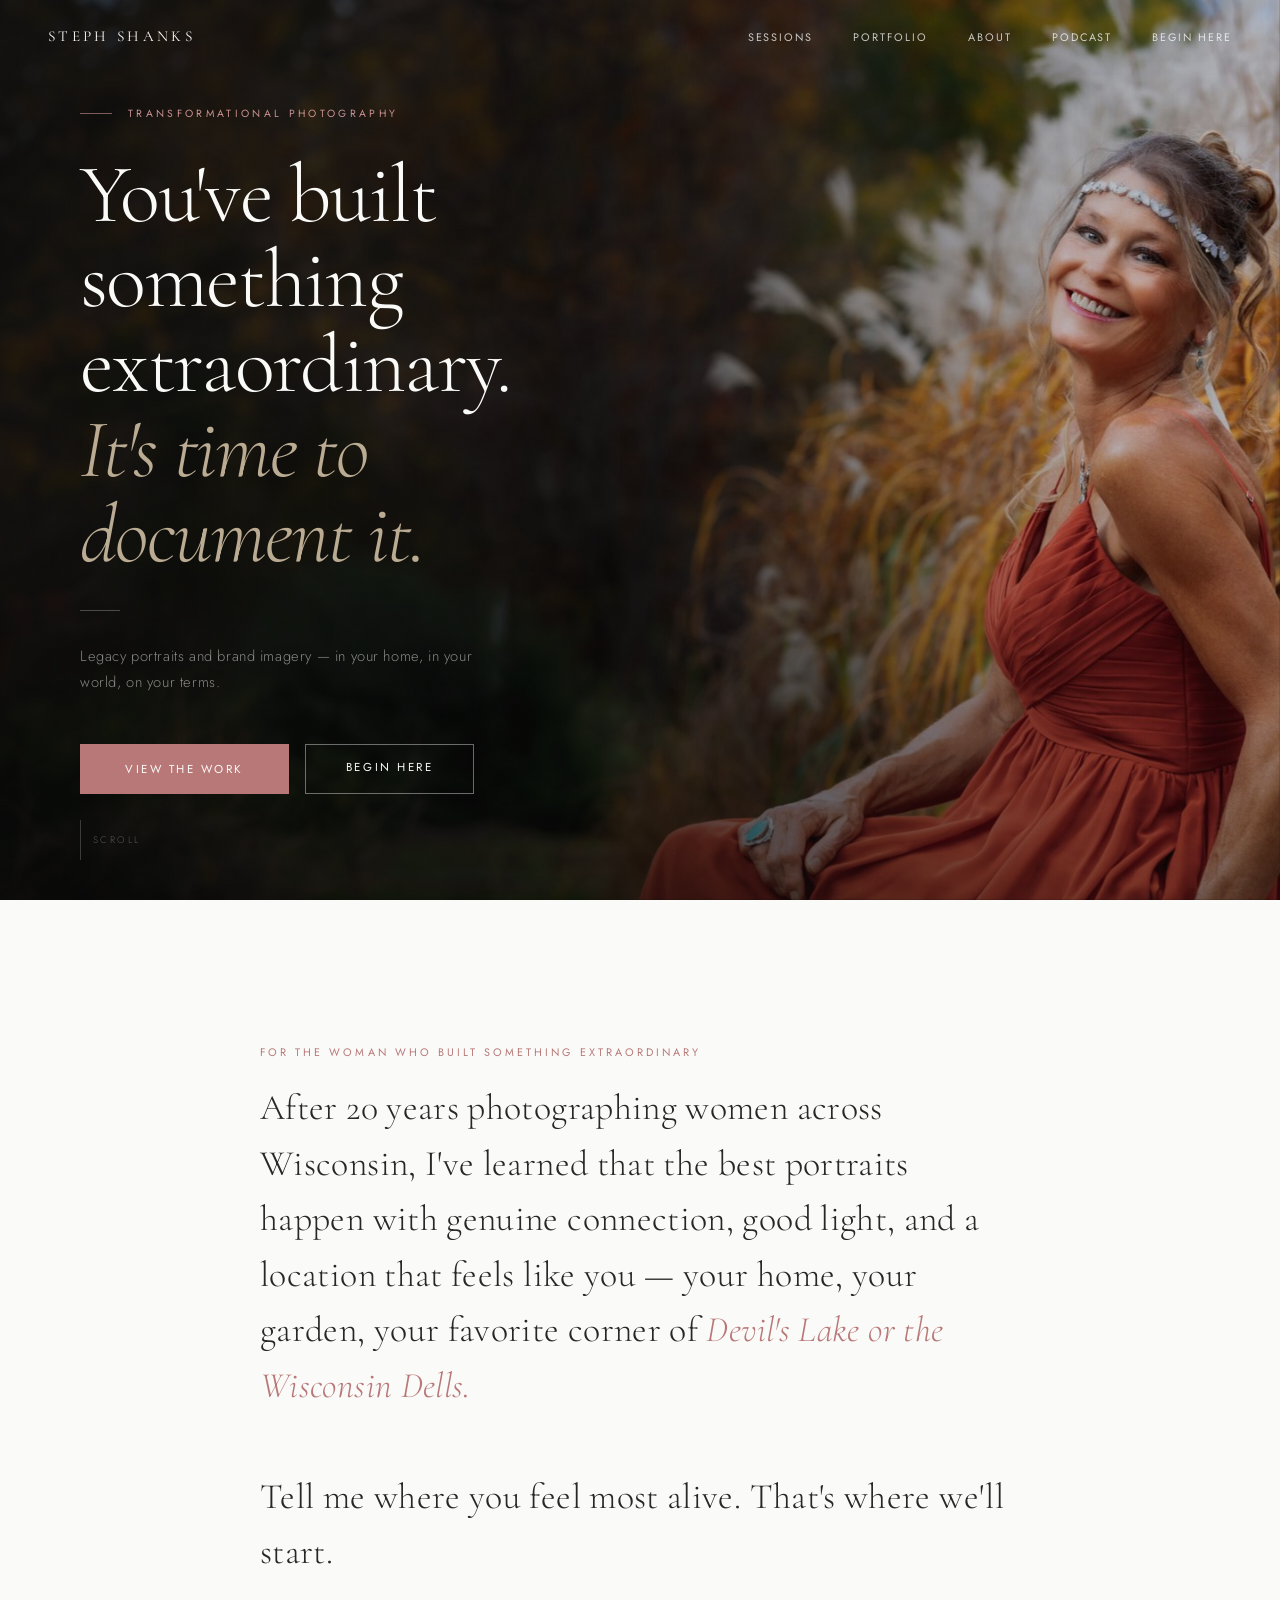
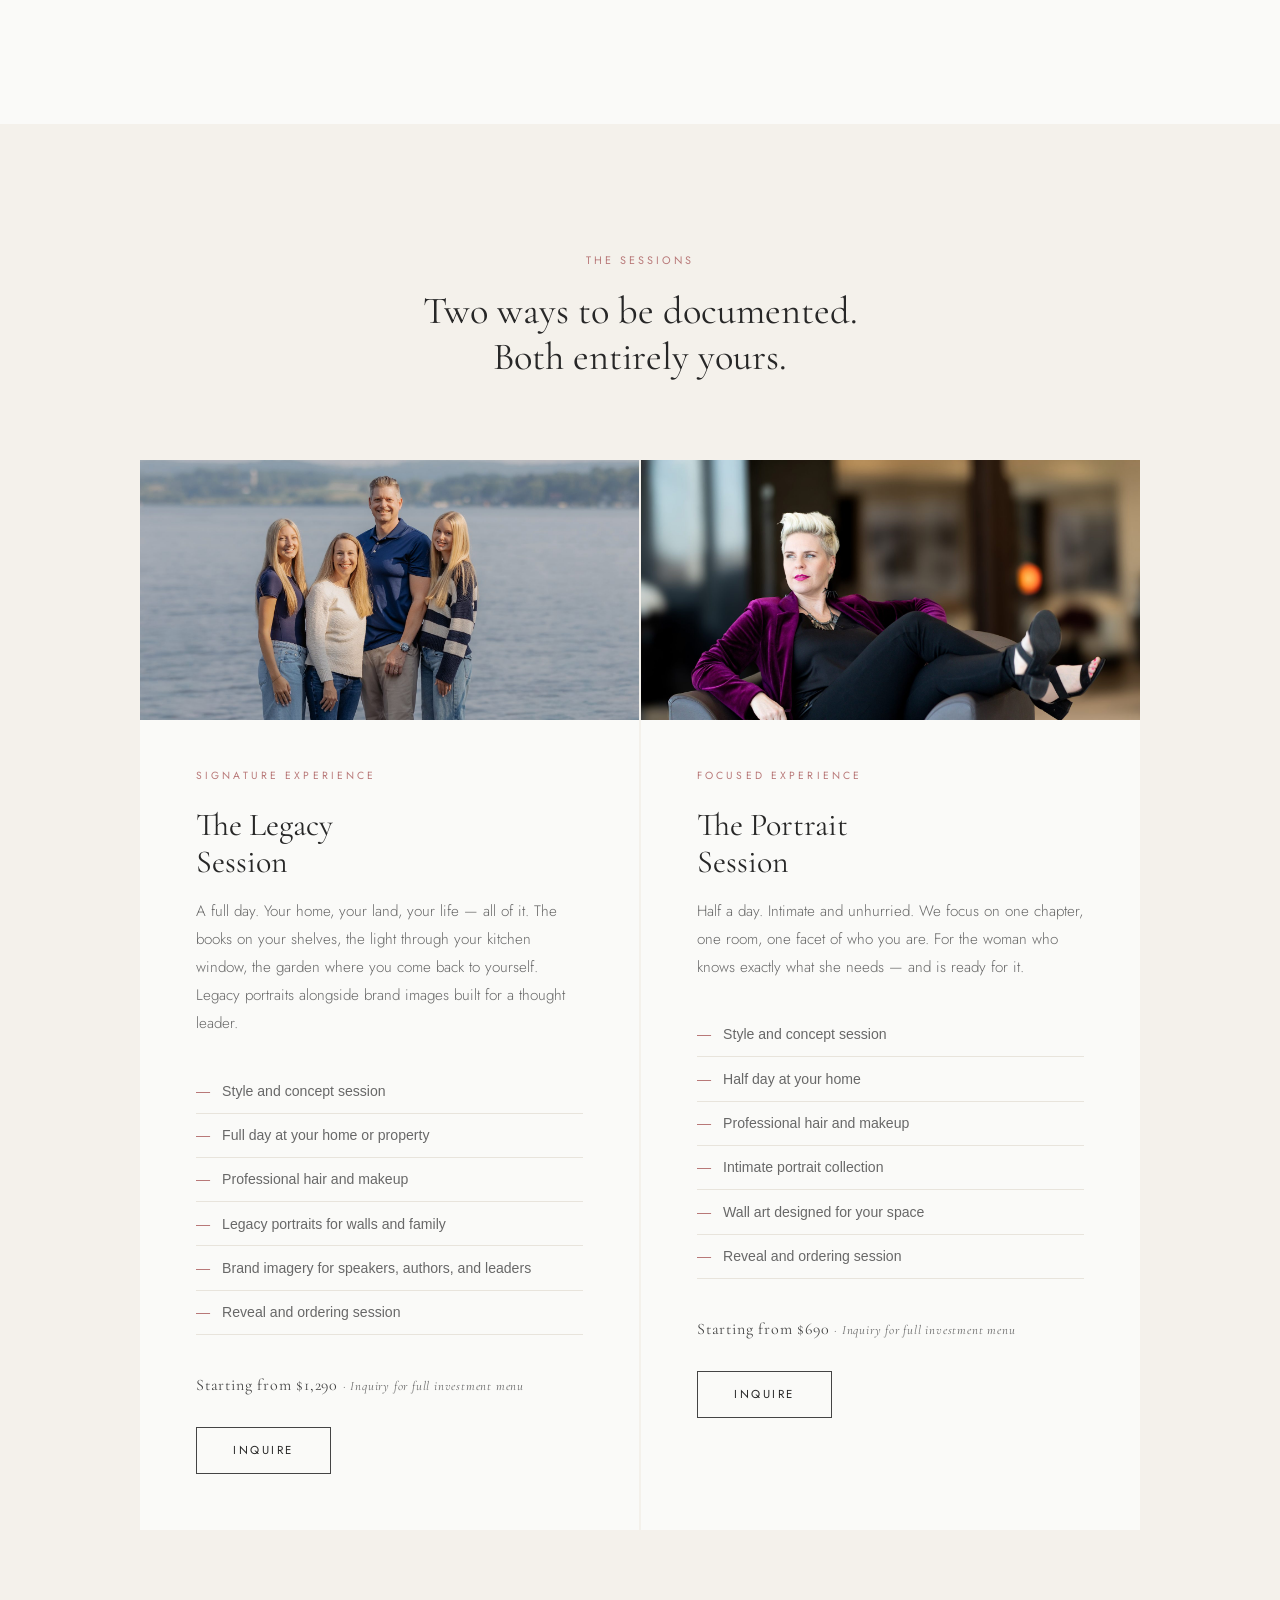
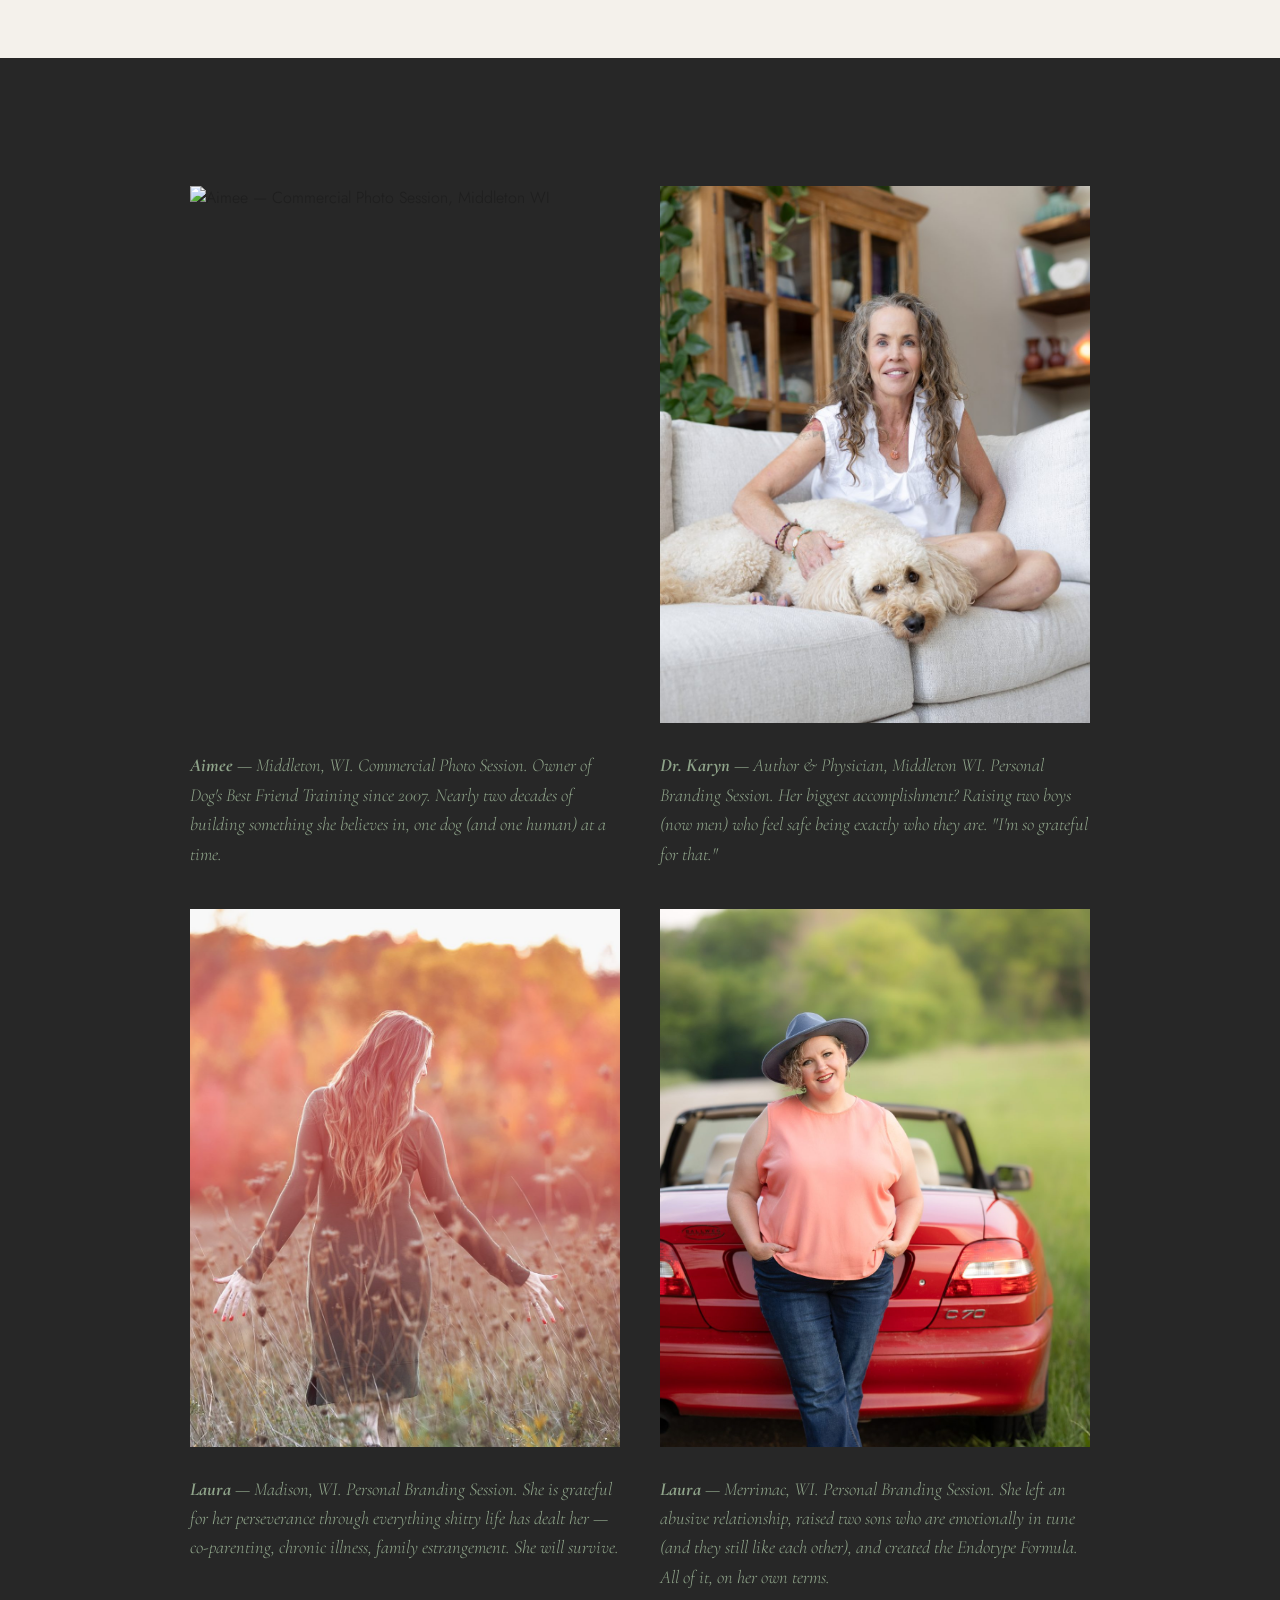
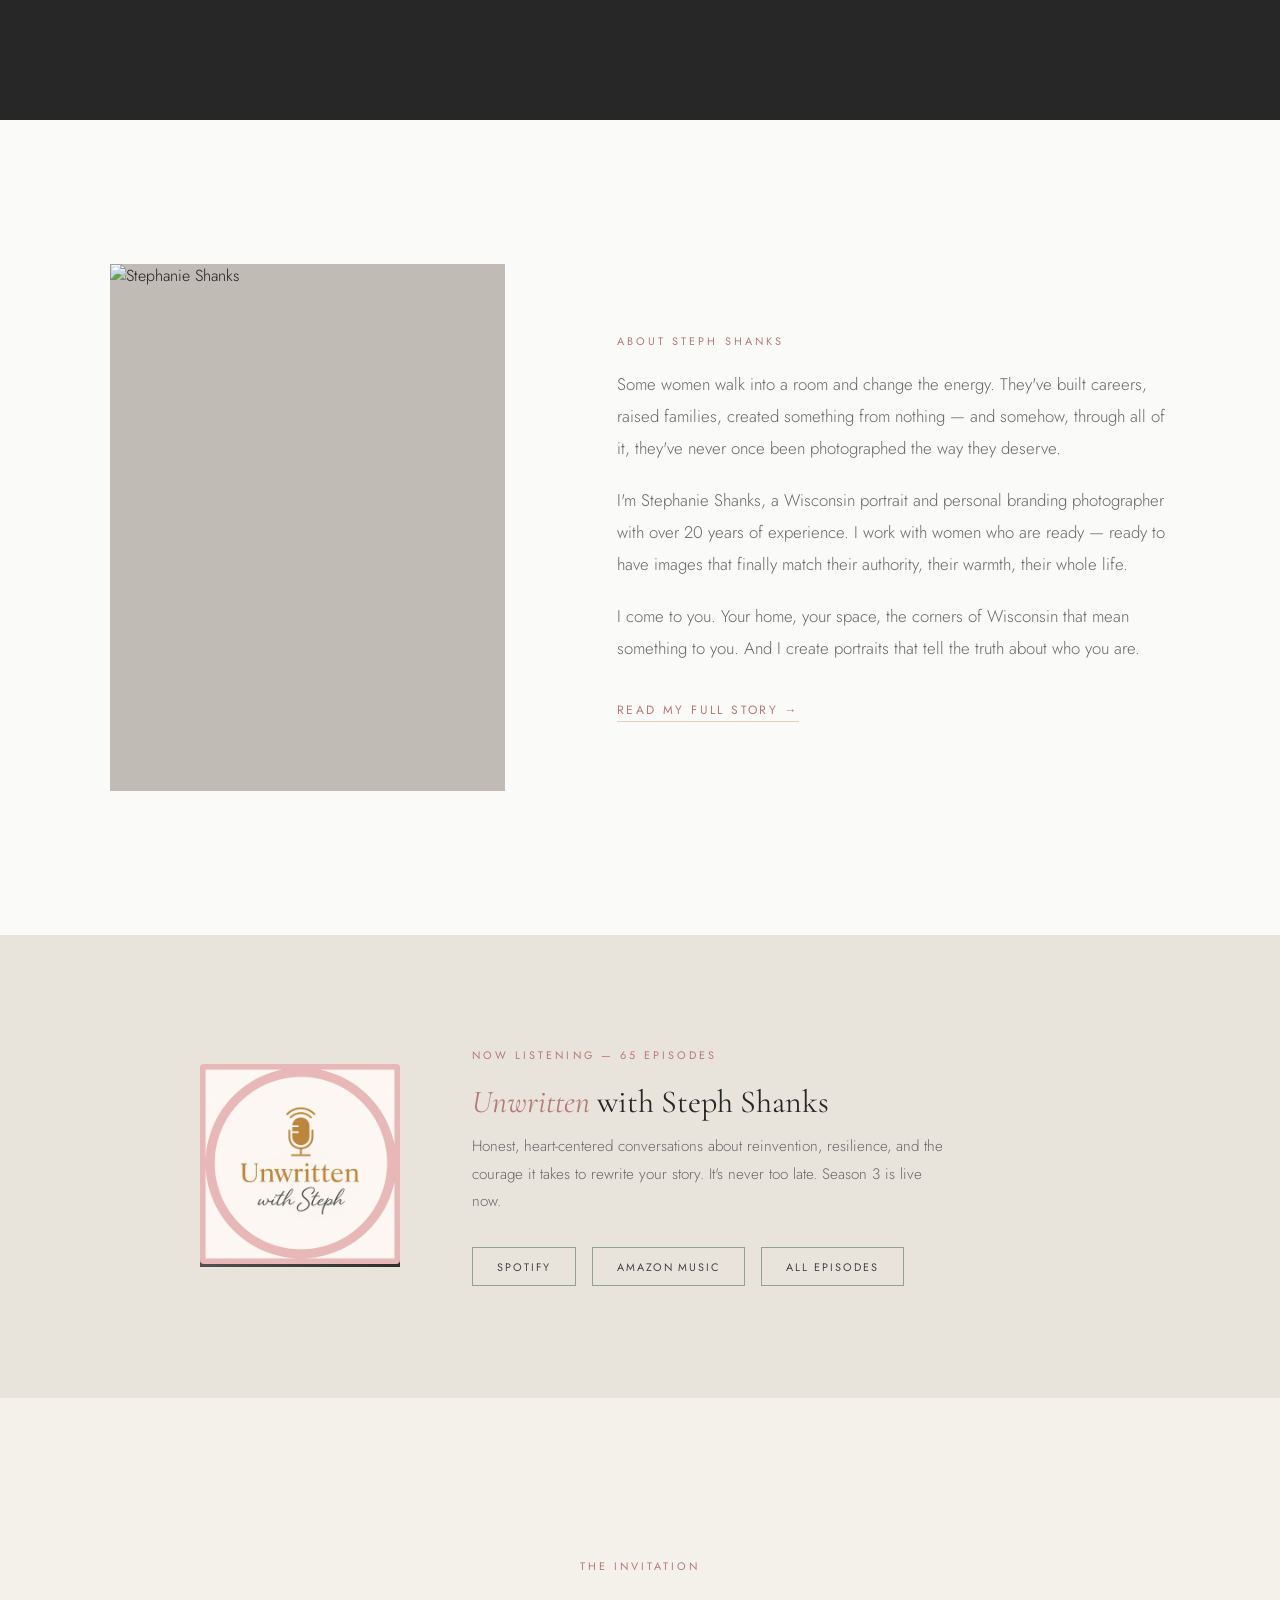
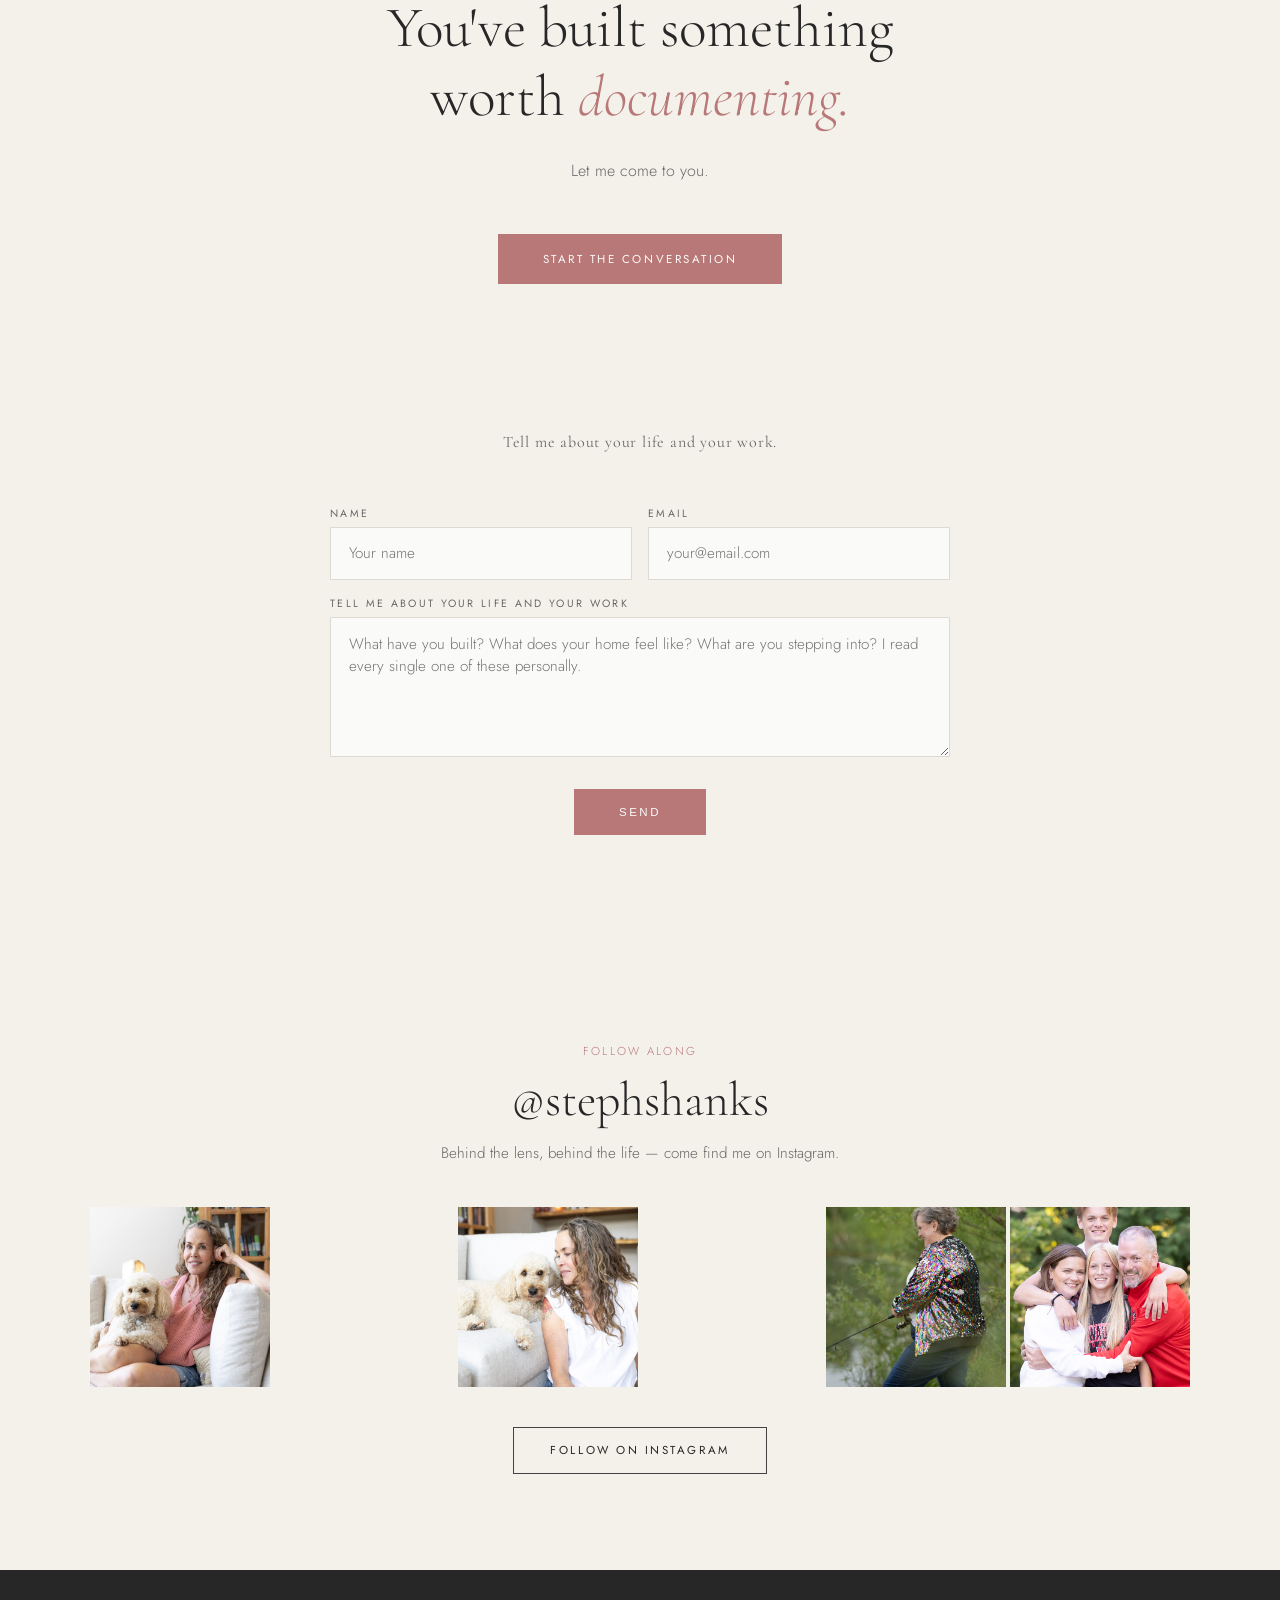
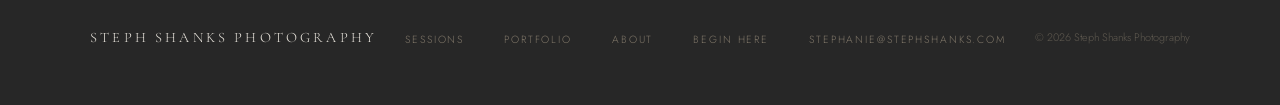
==== index.html @ 520ab9fa "Fix mobile nav: reorder media queries, add !important to hamburger show/hide - Moved wider breakpoin" ====
<!DOCTYPE html>
<html lang="en">
<head>
  <meta charset="UTF-8" />
  <meta name="viewport" content="width=device-width, initial-scale=1.0" />
  <title>Steph Shanks Photography | Legacy Portrait & Brand Photographer for Women</title>
  <meta name="description" content="Steph Shanks photographs women who have already done the work. Legacy portraits and brand imagery — in your home, in your world, on your terms. Traveling across the US." />
  <meta name="keywords" content="legacy portrait photographer, brand photographer for women, in-home portrait photography, transformational photographer, women's portrait photography, personal brand photography" />
  <meta property="og:title" content="Steph Shanks Photography | Legacy Portrait & Brand Photographer for Women" />
  <meta property="og:description" content="You've built something extraordinary. It's time to document it. Legacy portraits and brand imagery — in your home, in your world, on your terms." />
  <meta property="og:type" content="website" />
  <meta property="og:image" content="images/hero.jpg" />
  <meta name="twitter:card" content="summary_large_image" />
  <meta name="twitter:title" content="Steph Shanks Photography | Legacy Portrait & Brand Photographer" />
  <meta name="twitter:description" content="You've built something extraordinary. It's time to document it." />
  <link rel="canonical" href="https://stephshanks.com/" />
  <link rel="preconnect" href="https://fonts.googleapis.com" />
  <link rel="preconnect" href="https://fonts.gstatic.com" crossorigin />
  <link href="https://fonts.googleapis.com/css2?family=Cormorant+Garamond:ital,wght@0,300;0,400;0,500;1,300;1,400;1,500&family=Jost:wght@300;400;500&display=swap" rel="stylesheet" />
  <script type="application/ld+json">
  {
    "@context": "https://schema.org",
    "@type": "ProfessionalService",
    "name": "Steph Shanks Photography",
    "description": "Transformational portrait and brand photography for women. Legacy sessions and brand imagery — in your home, in your world, on your terms.",
    "url": "https://stephshanks.com",
    "image": "https://stephshanks.com/images/hero.jpg",
    "priceRange": "$$$$",
    "serviceType": ["Legacy Portrait Photography", "Brand Photography", "In-Home Photography"],
    "areaServed": "United States",
    "sameAs": ["https://instagram.com/stephshanks"]
  }
  </script>

  <style>
    *, *::before, *::after { box-sizing: border-box; margin: 0; padding: 0; }

    :root {
      --cream:       #F4F1EB;
      --cream-mid:   #E8E4DC;
      --cream-dark:  #DDDAD2;
      --terra:       #B87878;
      --terra-light: #CA9292;
      --terra-dark:  #9A5F5F;
      --bark:        #272727;
      --bark-mid:    #444444;
      --sand:        #8FA48A;
      --sand-light:  #AEBFAA;
      --text:        #1E1E1E;
      --text-soft:   #686868;
      --white:       #FAFAF8;
    }

    html { scroll-behavior: smooth; }

    body {
      font-family: 'Jost', sans-serif;
      background: var(--white);
      color: var(--text);
      font-weight: 300;
      overflow-x: hidden;
    }

    /* ── UTILITY ── */
    .eyebrow {
      display: block;
      font-size: 0.68rem;
      font-weight: 400;
      letter-spacing: 0.28em;
      text-transform: uppercase;
      color: var(--terra);
      margin-bottom: 1.25rem;
    }

    /* ═══════════════════════════════════════
       NAV
    ═══════════════════════════════════════ */
    nav {
      position: fixed;
      top: 0; left: 0; right: 0;
      z-index: 200;
      display: flex;
      justify-content: space-between;
      align-items: center;
      padding: 1.5rem 3rem;
      mix-blend-mode: normal;
    }

    .nav-logo {
      font-family: 'Cormorant Garamond', serif;
      font-size: 0.95rem;
      font-weight: 400;
      letter-spacing: 0.22em;
      text-transform: uppercase;
      color: var(--white);
      text-decoration: none;
    }

    .nav-links {
      display: flex;
      gap: 2.5rem;
      list-style: none;
    }

    /* ── HAMBURGER ── */
    .nav-toggle {
      display: none;
      flex-direction: column;
      justify-content: space-between;
      width: 26px;
      height: 16px;
      background: none;
      border: none;
      cursor: pointer;
      padding: 0;
      z-index: 300;
    }
    .nav-toggle span {
      display: block;
      width: 100%;
      height: 1.5px;
      background: var(--white);
      transition: all 0.3s ease;
      transform-origin: left center;
    }
    .nav-toggle.open span:nth-child(1) { transform: rotate(40deg) translateY(-1px); }
    .nav-toggle.open span:nth-child(2) { opacity: 0; transform: scaleX(0); }
    .nav-toggle.open span:nth-child(3) { transform: rotate(-40deg) translateY(1px); }

    .nav-links a {
      font-size: 0.68rem;
      font-weight: 400;
      letter-spacing: 0.18em;
      text-transform: uppercase;
      color: rgba(255,255,255,0.75);
      text-decoration: none;
      transition: color 0.2s;
    }
    .nav-links a:hover { color: var(--white); }

    /* ═══════════════════════════════════════
       SECTION 1 — HERO
    ═══════════════════════════════════════ */
    .hero {
      position: relative;
      height: 100vh;
      min-height: 720px;
      display: flex;
      align-items: center;
      overflow: hidden;
    }

    .hero-bg {
      position: absolute;
      inset: 0;
      background: #1a1a1a;
      z-index: 0;
    }

    .hero-bg img {
      width: 100%;
      height: 100%;
      object-fit: cover;
      object-position: center top;
      display: block;
      transform: scale(1.03);
      animation: heroSettle 2.4s cubic-bezier(0.22, 1, 0.36, 1) forwards;
    }

    @keyframes heroSettle {
      from { transform: scale(1.06); }
      to   { transform: scale(1.00); }
    }

    /* Left-side gradient so text reads clearly; right side of image breathes */
    .hero-bg::after {
      content: '';
      position: absolute;
      inset: 0;
      background:
        linear-gradient(to right,  rgba(10,10,10,0.72) 0%, rgba(10,10,10,0.45) 55%, rgba(10,10,10,0.08) 100%),
        linear-gradient(to bottom, rgba(10,10,10,0.10) 0%, rgba(10,10,10,0.00) 40%, rgba(10,10,10,0.40) 100%);
    }

    .hero-content {
      position: relative;
      z-index: 2;
      padding: 0 5rem;
      max-width: 760px;
      opacity: 0;
      transform: translateY(18px);
      animation: heroFadeUp 1s ease 0.4s forwards;
    }

    @keyframes heroFadeUp {
      to { opacity: 1; transform: translateY(0); }
    }

    .hero-eyebrow {
      font-size: 0.65rem;
      font-weight: 400;
      letter-spacing: 0.32em;
      text-transform: uppercase;
      color: var(--terra-light);
      display: flex;
      align-items: center;
      gap: 1rem;
      margin-bottom: 2rem;
    }

    .hero-eyebrow::before {
      content: '';
      display: block;
      width: 32px;
      height: 1px;
      background: var(--terra-light);
      opacity: 0.6;
      flex-shrink: 0;
    }

    .hero-headline {
      font-family: 'Cormorant Garamond', serif;
      font-size: clamp(3.2rem, 6.5vw, 6.5rem);
      font-weight: 300;
      line-height: 1.02;
      color: var(--white);
      margin-bottom: 2rem;
      letter-spacing: -0.02em;
    }

    .hero-headline em {
      font-style: italic;
      color: rgba(201, 184, 158, 0.92);
      display: block;
    }

    .hero-rule {
      width: 40px;
      height: 1px;
      background: rgba(255,255,255,0.25);
      margin-bottom: 2rem;
      display: block;
    }

    .hero-sub {
      font-size: 0.92rem;
      font-weight: 300;
      letter-spacing: 0.04em;
      color: rgba(255,255,255,0.5);
      margin-bottom: 3rem;
      line-height: 1.8;
      max-width: 400px;
    }

    .hero-ctas {
      display: flex;
      gap: 1rem;
      flex-wrap: wrap;
    }

    /* Scroll indicator */
    .hero-scroll {
      position: absolute;
      bottom: 2.5rem;
      left: 5rem;
      z-index: 2;
      display: flex;
      align-items: center;
      gap: 0.75rem;
      font-size: 0.6rem;
      letter-spacing: 0.25em;
      text-transform: uppercase;
      color: rgba(255,255,255,0.3);
      text-decoration: none;
    }

    .hero-scroll-line {
      width: 1px;
      height: 40px;
      background: rgba(255,255,255,0.2);
      display: block;
      animation: scrollPulse 2s ease-in-out infinite;
    }

    @keyframes scrollPulse {
      0%, 100% { opacity: 0.3; }
      50% { opacity: 0.8; }
    }

    .btn-ghost {
      display: inline-block;
      padding: 0.9rem 2.5rem;
      font-size: 0.72rem;
      font-weight: 400;
      letter-spacing: 0.22em;
      text-transform: uppercase;
      text-decoration: none;
      color: var(--white);
      border: 1px solid rgba(255,255,255,0.4);
      background: transparent;
      transition: all 0.3s;
      cursor: pointer;
    }
    .btn-ghost:hover {
      background: rgba(255,255,255,0.1);
      border-color: var(--white);
    }

    .btn-terra {
      display: inline-block;
      padding: 1rem 2.75rem;
      font-size: 0.72rem;
      font-weight: 400;
      letter-spacing: 0.22em;
      text-transform: uppercase;
      text-decoration: none;
      color: var(--white);
      background: var(--terra);
      border: 1px solid var(--terra);
      transition: all 0.25s;
      cursor: pointer;
    }
    .btn-terra:hover { background: var(--terra-dark); border-color: var(--terra-dark); }

    .btn-outline-dark {
      display: inline-block;
      padding: 0.9rem 2.25rem;
      font-size: 0.72rem;
      font-weight: 400;
      letter-spacing: 0.22em;
      text-transform: uppercase;
      text-decoration: none;
      color: var(--bark);
      border: 1px solid var(--bark-mid);
      background: transparent;
      transition: all 0.25s;
      cursor: pointer;
    }
    .btn-outline-dark:hover { background: var(--bark); color: var(--white); }

    /* ═══════════════════════════════════════
       SECTION 2 — THE HOOK
    ═══════════════════════════════════════ */
    .hook {
      background: var(--white);
      padding: 9rem 3rem;
    }

    .hook-inner {
      max-width: 760px;
      margin: 0 auto;
    }

    .hook-text {
      font-family: 'Cormorant Garamond', serif;
      font-size: clamp(1.65rem, 2.8vw, 2.35rem);
      font-weight: 300;
      line-height: 1.55;
      color: var(--bark);
      letter-spacing: 0.01em;
    }

    .hook-text em {
      font-style: italic;
      color: var(--terra);
    }

    /* ═══════════════════════════════════════
       SECTION 3 — THE OFFER
    ═══════════════════════════════════════ */
    .offer {
      background: var(--cream);
      padding: 8rem 3rem;
    }

    .offer-header {
      text-align: center;
      margin-bottom: 5rem;
    }

    .offer-header h2 {
      font-family: 'Cormorant Garamond', serif;
      font-size: clamp(1.8rem, 3vw, 2.6rem);
      font-weight: 400;
      color: var(--bark);
      line-height: 1.2;
    }

    .offer-grid {
      display: grid;
      grid-template-columns: 1fr 1fr;
      gap: 2px;
      max-width: 1000px;
      margin: 0 auto;
    }

    .offer-card {
      background: var(--white);
      padding: 0;
      overflow: hidden;
    }

    .offer-card-image {
      width: 100%;
      height: 260px;
      overflow: hidden;
    }

    .offer-card-image img {
      width: 100%;
      height: 100%;
      object-fit: cover;
      object-position: center top;
      display: block;
      transition: transform 0.5s ease;
    }

    .offer-card:hover .offer-card-image img { transform: scale(1.03); }

    .offer-card-body {
      padding: 3rem 3.5rem 3.5rem;
    }

    .offer-card:first-child {
      border-right: none;
    }

    .offer-tag {
      font-size: 0.65rem;
      font-weight: 400;
      letter-spacing: 0.3em;
      text-transform: uppercase;
      color: var(--terra);
      margin-bottom: 1.5rem;
      display: block;
    }

    .offer-name {
      font-family: 'Cormorant Garamond', serif;
      font-size: 2rem;
      font-weight: 400;
      color: var(--bark);
      margin-bottom: 1rem;
      line-height: 1.15;
    }

    .offer-desc {
      font-size: 0.95rem;
      color: var(--text-soft);
      line-height: 1.85;
      margin-bottom: 2rem;
    }

    .offer-includes {
      list-style: none;
      margin-bottom: 2.5rem;
    }

    .offer-includes li {
      border-bottom: 1px solid var(--cream-mid);
    }

    .offer-item-toggle {
      width: 100%;
      background: none;
      border: none;
      padding: 0.65rem 0;
      display: flex;
      align-items: flex-start;
      gap: 0.75rem;
      cursor: pointer;
      text-align: left;
    }

    .offer-dash {
      font-size: 0.88rem;
      color: var(--terra);
      flex-shrink: 0;
      line-height: 1.6;
      transition: transform 0.25s, color 0.2s;
      display: inline-block;
      width: 1em;
    }

    .offer-item-toggle[aria-expanded="true"] .offer-dash {
      transform: rotate(45deg);
      color: var(--bark-mid);
    }

    .offer-item-title {
      font-size: 0.88rem;
      color: var(--text-soft);
      line-height: 1.6;
      transition: color 0.2s;
    }

    .offer-item-toggle:hover .offer-item-title { color: var(--text); }
    .offer-item-toggle[aria-expanded="true"] .offer-item-title { color: var(--text); }

    .offer-item-body {
      overflow: hidden;
      max-height: 0;
      transition: max-height 0.35s ease, opacity 0.25s ease;
      opacity: 0;
    }

    .offer-item-body.open {
      max-height: 200px;
      opacity: 1;
    }

    .offer-item-body p {
      font-size: 0.83rem;
      color: var(--text-soft);
      line-height: 1.75;
      padding: 0.1rem 0 0.9rem 1.75rem;
      font-style: italic;
    }

    .offer-price {
      font-family: 'Cormorant Garamond', serif;
      font-size: 1rem;
      font-weight: 400;
      color: var(--bark-mid);
      letter-spacing: 0.05em;
      margin-bottom: 2rem;
    }

    .offer-price em {
      font-style: italic;
      font-size: 0.8rem;
      color: var(--text-soft);
    }

    /* ═══════════════════════════════════════
       SECTION 4 — THE PROOF
    ═══════════════════════════════════════ */
    .proof {
      background: var(--bark);
      padding: 8rem 3rem;
    }

    .proof-grid {
      display: grid;
      grid-template-columns: repeat(2, 1fr);
      gap: 2.5rem;
      max-width: 900px;
      margin: 0 auto;
    }

    .proof-item {}

    .proof-image {
      width: 100%;
      aspect-ratio: 4/5;
      display: flex;
      align-items: center;
      justify-content: center;
      margin-bottom: 1.75rem;
    }

    .proof-image img {
      width: 100%;
      height: 100%;
      object-fit: cover;
      object-position: center top;
      display: block;
    }

    .proof-truth {
      font-family: 'Cormorant Garamond', serif;
      font-size: 1.15rem;
      font-weight: 300;
      font-style: italic;
      color: var(--sand);
      line-height: 1.6;
    }

    /* ═══════════════════════════════════════
       SECTION 5 — ABOUT (SHORT)
    ═══════════════════════════════════════ */
    .about-short {
      background: var(--white);
      padding: 9rem 3rem;
    }

    .about-short-grid {
      display: grid;
      grid-template-columns: 5fr 7fr;
      gap: 7rem;
      align-items: center;
      max-width: 1060px;
      margin: 0 auto;
    }

    .about-image {
      aspect-ratio: 3/4;
      background: #c0bbb4;
      overflow: hidden;
    }

    .about-text-block p {
      font-size: 1.05rem;
      color: var(--text-soft);
      line-height: 1.9;
      margin-bottom: 1.25rem;
    }

    .about-text-block p strong {
      color: var(--text);
      font-weight: 500;
    }

    .about-link {
      display: inline-block;
      margin-top: 1rem;
      font-size: 0.75rem;
      font-weight: 400;
      letter-spacing: 0.2em;
      text-transform: uppercase;
      color: var(--terra);
      text-decoration: none;
      border-bottom: 1px solid rgba(184, 105, 74, 0.3);
      padding-bottom: 0.15rem;
      transition: border-color 0.2s;
    }
    .about-link:hover { border-color: var(--terra); }

    /* ═══════════════════════════════════════
       SECTION 6 — PODCAST
    ═══════════════════════════════════════ */
    .podcast {
      background: var(--cream-mid);
      padding: 7rem 3rem;
    }

    .podcast-inner {
      display: grid;
      grid-template-columns: auto 1fr;
      gap: 4.5rem;
      align-items: center;
      max-width: 880px;
      margin: 0 auto;
    }

    .podcast-art {
      width: 200px;
      height: 200px;
      flex-shrink: 0;
      background: linear-gradient(140deg, #787878 0%, #2E2E2E 100%);
      display: flex;
      align-items: center;
      justify-content: center;
    }

    .podcast-content {}

    .podcast-title {
      font-family: 'Cormorant Garamond', serif;
      font-size: 2rem;
      font-weight: 400;
      color: var(--bark);
      margin-bottom: 0.75rem;
      line-height: 1.2;
    }

    .podcast-title em { font-style: italic; color: var(--terra); }

    .podcast-desc {
      font-size: 0.95rem;
      color: var(--text-soft);
      line-height: 1.8;
      margin-bottom: 2rem;
      max-width: 480px;
    }

    .podcast-links {
      display: flex;
      gap: 1rem;
      flex-wrap: wrap;
    }

    .listen-link {
      display: inline-block;
      padding: 0.65rem 1.5rem;
      font-size: 0.68rem;
      font-weight: 400;
      letter-spacing: 0.18em;
      text-transform: uppercase;
      text-decoration: none;
      color: var(--bark-mid);
      border: 1px solid var(--sand);
      background: transparent;
      transition: all 0.2s;
    }
    .listen-link:hover { background: var(--bark); color: var(--white); border-color: var(--bark); }

    /* ═══════════════════════════════════════
       SECTION 7 — INVITATION
    ═══════════════════════════════════════ */
    .invitation {
      background: var(--cream);
      padding: 10rem 3rem 7rem;
      text-align: center;
    }

    .invitation-inner {
      max-width: 640px;
      margin: 0 auto;
    }

    .invitation h2 {
      font-family: 'Cormorant Garamond', serif;
      font-size: clamp(2.5rem, 4.5vw, 3.8rem);
      font-weight: 300;
      color: var(--bark);
      line-height: 1.2;
      margin-bottom: 1.5rem;
    }

    .invitation h2 em { font-style: italic; color: var(--terra); }

    .invitation p {
      font-size: 1rem;
      color: var(--text-soft);
      line-height: 1.85;
      margin-bottom: 3rem;
    }

    /* FORM */
    .contact-form {
      max-width: 620px;
      margin: 4rem auto 0;
      text-align: left;
    }

    .contact-form-title {
      font-family: 'Cormorant Garamond', serif;
      font-size: 1.1rem;
      font-weight: 400;
      color: var(--bark-mid);
      letter-spacing: 0.05em;
      margin-bottom: 2rem;
      text-align: center;
    }

    .form-row {
      display: grid;
      grid-template-columns: 1fr 1fr;
      gap: 1rem;
    }

    .form-group {
      display: flex;
      flex-direction: column;
      gap: 0.4rem;
      margin-bottom: 1rem;
    }

    label {
      font-size: 0.66rem;
      font-weight: 400;
      letter-spacing: 0.22em;
      text-transform: uppercase;
      color: var(--text-soft);
    }

    input, textarea {
      font-family: 'Jost', sans-serif;
      font-size: 0.95rem;
      font-weight: 300;
      padding: 0.9rem 1.1rem;
      border: 1px solid var(--cream-dark);
      background: var(--white);
      color: var(--text);
      outline: none;
      transition: border-color 0.2s;
      width: 100%;
    }

    input:focus, textarea:focus { border-color: var(--terra); }

    textarea {
      resize: vertical;
      min-height: 140px;
    }

    .form-submit {
      text-align: center;
      margin-top: 2rem;
    }

    /* ═══════════════════════════════════════
       FOOTER
    ═══════════════════════════════════════ */
    /* ── INSTAGRAM ── */
    .instagram-section {
      padding: 6rem 2rem;
      background: var(--cream);
      text-align: center;
    }
    .instagram-header { margin-bottom: 2.5rem; }
    .instagram-eyebrow {
      font-family: 'Jost', sans-serif;
      font-size: 0.72rem;
      letter-spacing: 0.2em;
      text-transform: uppercase;
      color: var(--terra);
      margin-bottom: 0.75rem;
    }
    .instagram-title {
      font-family: 'Cormorant Garamond', serif;
      font-size: clamp(2rem, 4vw, 3rem);
      font-weight: 300;
      color: var(--bark);
      margin-bottom: 0.75rem;
    }
    .instagram-sub {
      font-family: 'Jost', sans-serif;
      font-size: 0.95rem;
      color: var(--text-soft);
      max-width: 440px;
      margin: 0 auto;
      line-height: 1.7;
    }
    .instagram-grid {
      display: grid;
      grid-template-columns: repeat(6, 1fr);
      gap: 4px;
      max-width: 1100px;
      margin: 0 auto;
    }
    .insta-tile {
      aspect-ratio: 1/1;
      background-size: cover;
      background-position: center;
      transition: opacity 0.3s ease;
    }
    .insta-tile:hover { opacity: 0.85; }
    @media (max-width: 768px) {
      .instagram-grid { grid-template-columns: repeat(3, 1fr); }
    }

    footer {
      background: var(--bark);
      padding: 3.5rem 3rem;
    }

    .footer-inner {
      max-width: 1100px;
      margin: 0 auto;
      display: flex;
      justify-content: space-between;
      align-items: center;
    }

    .footer-logo {
      font-family: 'Cormorant Garamond', serif;
      font-size: 0.9rem;
      letter-spacing: 0.22em;
      text-transform: uppercase;
      color: var(--cream-mid);
      text-decoration: none;
    }

    .footer-nav {
      display: flex;
      gap: 2.5rem;
      list-style: none;
    }

    .footer-nav a {
      font-size: 0.65rem;
      letter-spacing: 0.18em;
      text-transform: uppercase;
      color: rgba(201, 184, 158, 0.55);
      text-decoration: none;
      transition: color 0.2s;
    }
    .footer-nav a:hover { color: var(--sand); }

    .footer-copy {
      font-size: 0.68rem;
      color: rgba(201, 184, 158, 0.35);
    }

    /* ═══════════════════════════════════════
       RESPONSIVE
    ═══════════════════════════════════════ */
    @media (max-width: 960px) {
      nav { padding: 1.25rem 2rem; }
      .nav-links { gap: 1.75rem; }

      .hero-content { padding: 0 2.5rem; }
      .hero-headline { font-size: clamp(2.8rem, 8vw, 4.5rem); }

      .hook { padding: 6rem 2rem; }

      .offer-grid { grid-template-columns: 1fr; gap: 2px; }

      .proof-grid { grid-template-columns: 1fr; gap: 4rem; max-width: 480px; }

      .about-short-grid { grid-template-columns: 1fr; gap: 3rem; }
      .about-image { aspect-ratio: 4/3; max-width: 400px; }

      .podcast-inner { grid-template-columns: 1fr; gap: 2rem; }
      .podcast-art { width: 140px; height: 140px; }

      .footer-inner { flex-direction: column; gap: 2rem; text-align: center; }
      .footer-nav { flex-wrap: wrap; justify-content: center; gap: 1.5rem; }
    }

    @media (max-width: 768px) {
      nav { padding: 1.25rem 1.5rem; background: rgba(10,10,10,0.6); backdrop-filter: blur(10px); }
      .nav-toggle { display: flex; }
      .nav-links {
        display: none !important;
        position: fixed;
        inset: 0;
        background: var(--bark);
        flex-direction: column;
        align-items: center;
        justify-content: center;
        gap: 2.5rem;
        z-index: 250;
        list-style: none;
      }
      .nav-links.is-open { display: flex !important; }
      .nav-links a { font-size: 1.1rem; color: var(--cream) !important; letter-spacing: 0.25em; }
      .hero-content { padding: 0 1.5rem; }
      .hero-headline { font-size: clamp(2.4rem, 9vw, 3.8rem); }
      .hero-sub { font-size: 0.88rem; }
      .hero-ctas { flex-direction: column; gap: 0.75rem; align-items: flex-start; }
    }

    @media (max-width: 640px) {
      .hero-content { padding: 0 1.5rem; }
      .hook { padding: 5rem 1.5rem; }
      .offer { padding: 5rem 1.5rem; }
      .offer-card { padding: 3rem 2rem; }
      .proof { padding: 5rem 1.5rem; }
      .about-short { padding: 5rem 1.5rem; }
      .podcast { padding: 5rem 1.5rem; }
      .invitation { padding: 6rem 1.5rem 5rem; }
      .form-row { grid-template-columns: 1fr; }
    }
  </style>
</head>
<body>

  <!-- NAV -->
  <nav>
    <a href="index.html" class="nav-logo">Steph Shanks</a>
    <ul class="nav-links">
      <li><a href="services.html">Sessions</a></li>
      <li><a href="portfolio.html">Portfolio</a></li>
      <li><a href="about.html">About</a></li>
      <li><a href="#podcast">Podcast</a></li>
      <li><a href="contact.html">Begin Here</a></li>
    </ul>
    <button class="nav-toggle" aria-label="Open menu" aria-expanded="false">
      <span></span><span></span><span></span>
    </button>
  </nav>


  <!-- ════════════════════════════════
       SECTION 1 — HERO
  ════════════════════════════════ -->
  <section class="hero" id="home">
    <div class="hero-bg">
      <img src="images/hero.jpg" alt="Steph Shanks Photography" />
    </div>
    <div class="hero-content">
      <span class="hero-eyebrow">Transformational Photography</span>
      <h1 class="hero-headline">
        You've built something<br>extraordinary.
        <em>It's time to<br>document it.</em>
      </h1>
      <span class="hero-rule"></span>
      <p class="hero-sub">
        Legacy portraits and brand imagery —
        in your home, in your world, on your terms.
      </p>
      <div class="hero-ctas">
        <a href="portfolio.html" class="btn-terra">View the Work</a>
        <a href="contact.html#contact" class="btn-ghost">Begin Here</a>
      </div>
    </div>
    <a href="#hook" class="hero-scroll">
      <span class="hero-scroll-line"></span>
      Scroll
    </a>
  </section>


  <!-- ════════════════════════════════
       SECTION 2 — THE HOOK
  ════════════════════════════════ -->
  <section class="hook" id="hook">
    <div class="hook-inner">
      <p class="eyebrow">For the woman who built something extraordinary</p>
      <p class="hook-text">
        After 20 years photographing women across Wisconsin, I've learned that the best portraits happen with genuine connection, good light, and a location that feels like you — your home, your garden, your favorite corner of <em>Devil's Lake or the Wisconsin Dells.</em><br><br>
        Tell me where you feel most alive. That's where we'll start.
      </p>
    </div>
  </section>


  <!-- ════════════════════════════════
       SECTION 3 — THE OFFER
  ════════════════════════════════ -->
  <section class="offer" id="offer">
    <div class="offer-header">
      <span class="eyebrow">The Sessions</span>
      <h2>Two ways to be documented.<br>Both entirely yours.</h2>
    </div>

    <div class="offer-grid">

      <div class="offer-card">
        <div class="offer-card-image">
          <img src="images/offer-legacy.jpg" alt="The Legacy Session" />
        </div>
        <div class="offer-card-body">
        <span class="offer-tag">Signature Experience</span>
        <h2 class="offer-name">The Legacy<br>Session</h2>
        <p class="offer-desc">
          A full day. Your home, your land, your life — all of it.
          The books on your shelves, the light through your kitchen window,
          the garden where you come back to yourself.
          Legacy portraits alongside brand images built for a thought leader.
        </p>
        <ul class="offer-includes">
          <li>
            <button class="offer-item-toggle" aria-expanded="false">
              <span class="offer-dash">—</span>
              <span class="offer-item-title">Style and concept session</span>
            </button>
            <div class="offer-item-body"><p>Before we photograph anything, we sit down together — in person or virtually — to map out your vision, the spaces you want to capture, your wardrobe, and how you want to feel in these images. Nothing is left to chance.</p></div>
          </li>
          <li>
            <button class="offer-item-toggle" aria-expanded="false">
              <span class="offer-dash">—</span>
              <span class="offer-item-title">Full day at your home or property</span>
            </button>
            <div class="offer-item-body"><p>Six to eight unhurried hours in your world. Your kitchen, your study, your garden, your land — we move through all of it together. There is no rushing.</p></div>
          </li>
          <li>
            <button class="offer-item-toggle" aria-expanded="false">
              <span class="offer-dash">—</span>
              <span class="offer-item-title">Professional hair and makeup</span>
            </button>
            <div class="offer-item-body"><p>A talented hair and makeup artist comes to you before we begin. You arrive to your own session already feeling entirely like yourself.</p></div>
          </li>
          <li>
            <button class="offer-item-toggle" aria-expanded="false">
              <span class="offer-dash">—</span>
              <span class="offer-item-title">Legacy portraits for walls and family</span>
            </button>
            <div class="offer-item-body"><p>Fine art prints designed to live on your walls for decades. These are the images your grandchildren will know you by.</p></div>
          </li>
          <li>
            <button class="offer-item-toggle" aria-expanded="false">
              <span class="offer-dash">—</span>
              <span class="offer-item-title">Brand imagery for speakers, authors, and leaders</span>
            </button>
            <div class="offer-item-body"><p>Clean, powerful images for your website, book covers, press features, and speaking profiles. The kind that make people stop scrolling.</p></div>
          </li>
          <li>
            <button class="offer-item-toggle" aria-expanded="false">
              <span class="offer-dash">—</span>
              <span class="offer-item-title">Reveal and ordering session</span>
            </button>
            <div class="offer-item-body"><p>We sit together and look at your images. You choose what you love. Nothing is decided until that moment.</p></div>
          </li>
        </ul>
        <p class="offer-price">Starting from $1,290 <em>· Inquiry for full investment menu</em></p>
        <a href="#invitation" class="btn-outline-dark">Inquire</a>
        </div>
      </div>

      <div class="offer-card">
        <div class="offer-card-image">
          <img src="images/offer-portrait.jpg" alt="The Portrait Session" />
        </div>
        <div class="offer-card-body">
        <span class="offer-tag">Focused Experience</span>
        <h2 class="offer-name">The Portrait<br>Session</h2>
        <p class="offer-desc">
          Half a day. Intimate and unhurried.
          We focus on one chapter, one room, one facet of who you are.
          For the woman who knows exactly what she needs — and is ready for it.
        </p>
        <ul class="offer-includes">
          <li>
            <button class="offer-item-toggle" aria-expanded="false">
              <span class="offer-dash">—</span>
              <span class="offer-item-title">Style and concept session</span>
            </button>
            <div class="offer-item-body"><p>Before we photograph anything, we sit down together to talk through your vision, the space, your wardrobe, and how you want to feel. This is where the session takes shape.</p></div>
          </li>
          <li>
            <button class="offer-item-toggle" aria-expanded="false">
              <span class="offer-dash">—</span>
              <span class="offer-item-title">Half day at your home</span>
            </button>
            <div class="offer-item-body"><p>Three to four focused hours in a space that means something to you. Intimate, unhurried, and entirely yours.</p></div>
          </li>
          <li>
            <button class="offer-item-toggle" aria-expanded="false">
              <span class="offer-dash">—</span>
              <span class="offer-item-title">Professional hair and makeup</span>
            </button>
            <div class="offer-item-body"><p>A talented hair and makeup artist comes to you before we begin. You arrive to your own session already feeling entirely like yourself.</p></div>
          </li>
          <li>
            <button class="offer-item-toggle" aria-expanded="false">
              <span class="offer-dash">—</span>
              <span class="offer-item-title">Intimate portrait collection</span>
            </button>
            <div class="offer-item-body"><p>A carefully curated set of images from your session — portraits that feel honest and true to who you are right now, in this chapter.</p></div>
          </li>
          <li>
            <button class="offer-item-toggle" aria-expanded="false">
              <span class="offer-dash">—</span>
              <span class="offer-item-title">Wall art designed for your space</span>
            </button>
            <div class="offer-item-body"><p>We work together to choose the right image, size, and format. Something made to live in your home — not sit in a folder on your desktop.</p></div>
          </li>
          <li>
            <button class="offer-item-toggle" aria-expanded="false">
              <span class="offer-dash">—</span>
              <span class="offer-item-title">Reveal and ordering session</span>
            </button>
            <div class="offer-item-body"><p>We sit together and look at your images. You choose what you love. Nothing is decided until that moment.</p></div>
          </li>
        </ul>
        <p class="offer-price">Starting from $690 <em>· Inquiry for full investment menu</em></p>
        <a href="#invitation" class="btn-outline-dark">Inquire</a>
        </div>
      </div>

    </div>
  </section>


  <!-- ════════════════════════════════
       SECTION 4 — THE PROOF
  ════════════════════════════════ -->
  <section class="proof" id="proof">
    <div class="proof-grid">

      <div class="proof-item">
        <div class="proof-image">
          <img src="images/proof-2.jpg" alt="Aimee — Commercial Photo Session, Middleton WI" />
        </div>
        <p class="proof-truth"><strong>Aimee</strong> — Middleton, WI. Commercial Photo Session. Owner of Dog's Best Friend Training since 2007. Nearly two decades of building something she believes in, one dog (and one human) at a time.</p>
      </div>

      <div class="proof-item">
        <div class="proof-image">
          <img src="images/proof-3.jpg" alt="Dr. Karyn — Personal Branding Session, Middleton WI" />
        </div>
        <p class="proof-truth"><strong>Dr. Karyn</strong> — Author &amp; Physician, Middleton WI. Personal Branding Session. Her biggest accomplishment? Raising two boys (now men) who feel safe being exactly who they are. "I'm so grateful for that."</p>
      </div>

      <div class="proof-item">
        <div class="proof-image">
          <img src="images/laura.k-13.jpg" alt="Laura — Personal Branding Session, Madison WI" />
        </div>
        <p class="proof-truth"><strong>Laura</strong> — Madison, WI. Personal Branding Session. She is grateful for her perseverance through everything shitty life has dealt her — co-parenting, chronic illness, family estrangement. She will survive.</p>
      </div>

      <div class="proof-item">
        <div class="proof-image">
          <img src="images/Laura-12.jpg" alt="Laura — Personal Branding Session, Merrimac WI" />
        </div>
        <p class="proof-truth"><strong>Laura</strong> — Merrimac, WI. Personal Branding Session. She left an abusive relationship, raised two sons who are emotionally in tune (and they still like each other), and created the Endotype Formula. All of it, on her own terms.</p>
      </div>

    </div>
  </section>


  <!-- ════════════════════════════════
       SECTION 5 — ABOUT (SHORT)
  ════════════════════════════════ -->
  <section class="about-short" id="about-short">
    <div class="about-short-grid">

      <div class="about-image">
        <img src="images/about.jpg" alt="Stephanie Shanks" style="width:100%; height:100%; object-fit:cover; object-position:center top; display:block;" />
      </div>

      <div class="about-text-block">
        <span class="eyebrow">About Steph Shanks</span>
        <p>
          Some women walk into a room and change the energy. They've built careers, raised families, created something from nothing — and somehow, through all of it, they've never once been photographed the way they deserve.
        </p>
        <p>
          I'm Stephanie Shanks, a Wisconsin portrait and personal branding photographer with over 20 years of experience. I work with women who are ready — ready to have images that finally match their authority, their warmth, their whole life.
        </p>
        <p>
          I come to you. Your home, your space, the corners of Wisconsin that mean something to you. And I create portraits that tell the truth about who you are.
        </p>
        <a href="about.html" class="about-link">Read my full story →</a>
      </div>

    </div>
  </section>


  <!-- ════════════════════════════════
       SECTION 6 — PODCAST
  ════════════════════════════════ -->
  <section class="podcast" id="podcast">
    <div class="podcast-inner">

      <div class="podcast-art" style="display:flex; align-items:center; justify-content:center;">
        <a href="https://stephshanks.buzzsprout.com" target="_blank" rel="noopener">
          <img src="images/Untitled design (1).png" alt="Unwritten with Steph Shanks Podcast" style="width:100%; height:100%; object-fit:cover; border-radius:4px;" />
        </a>
      </div>

      <div class="podcast-content">
        <span class="eyebrow">Now Listening — 65 Episodes</span>
        <h2 class="podcast-title"><em>Unwritten</em> with Steph Shanks</h2>
        <p class="podcast-desc">
          Honest, heart-centered conversations about reinvention, resilience, and the courage it takes to rewrite your story. It's never too late. Season 3 is live now.
        </p>
        <div class="podcast-links">
          <a href="https://open.spotify.com/show/search/Unwritten%20with%20Steph%20Shanks" target="_blank" class="listen-link">Spotify</a>
          <a href="https://music.amazon.com/search/Unwritten%20with%20Steph%20Shanks" target="_blank" class="listen-link">Amazon Music</a>
          <a href="https://stephshanks.buzzsprout.com" target="_blank" class="listen-link">All Episodes</a>
        </div>
      </div>

    </div>
  </section>


  <!-- ════════════════════════════════
       SECTION 7 — THE INVITATION
  ════════════════════════════════ -->
  <section class="invitation" id="invitation">
    <div class="invitation-inner">
      <span class="eyebrow">The Invitation</span>
      <h2>You've built something<br>worth <em>documenting.</em></h2>
      <p>Let me come to you.</p>
    </div>

    <div class="invitation-inner" style="margin-top: 1.5rem; text-align:center;">
      <a href="#contact-form" class="btn-terra" style="margin-bottom: 5rem; display:inline-block;">Start the Conversation</a>
    </div>

    <div class="contact-form" id="contact-form">
      <p class="contact-form-title">Tell me about your life and your work.</p>
      <form action="https://formspree.io/f/maqadnbe" method="POST">
        <div class="form-row">
          <div class="form-group">
            <label for="name">Name</label>
            <input type="text" id="name" name="name" placeholder="Your name" />
          </div>
          <div class="form-group">
            <label for="email">Email</label>
            <input type="email" id="email" name="email" placeholder="your@email.com" />
          </div>
        </div>
        <div class="form-group">
          <label for="message">Tell me about your life and your work</label>
          <textarea id="message" name="message" placeholder="What have you built? What does your home feel like? What are you stepping into? I read every single one of these personally."></textarea>
        </div>
        <div class="form-submit">
          <button type="submit" class="btn-terra">Send</button>
        </div>
      </form>
    </div>
  </section>


  <!-- ════════════════════════════════
       INSTAGRAM FEED
  ════════════════════════════════ -->
  <section class="instagram-section">
    <div class="instagram-header">
      <p class="instagram-eyebrow">Follow Along</p>
      <h2 class="instagram-title">@stephshanks</h2>
      <p class="instagram-sub">Behind the lens, behind the life — come find me on Instagram.</p>
    </div>

    <!-- EMBED: Replace the placeholder grid below with your Curator.io or later.com embed code when live -->
    <div class="instagram-grid">
      <div class="insta-tile" style="background-image:url('images/p-19.jpg')"></div>
      <div class="insta-tile" style="background-image:url('images/p-21.jpg')"></div>
      <div class="insta-tile" style="background-image:url('images/p-05.jpg')"></div>
      <div class="insta-tile" style="background-image:url('images/p-18.jpg')"></div>
      <div class="insta-tile" style="background-image:url('images/p-07.jpg')"></div>
      <div class="insta-tile" style="background-image:url('images/p-22.jpg')"></div>
    </div>

    <div style="text-align:center; margin-top:2.5rem;">
      <a href="https://instagram.com/stephshanks" target="_blank" class="btn-outline-dark">Follow on Instagram</a>
    </div>
  </section>

  <!-- FOOTER -->
  <footer>
    <div class="footer-inner">
      <a href="#" class="footer-logo">Steph Shanks Photography</a>
      <ul class="footer-nav">
        <li><a href="services.html">Sessions</a></li>
        <li><a href="portfolio.html">Portfolio</a></li>
        <li><a href="about.html">About</a></li>
        <li><a href="contact.html">Begin Here</a></li>
        <li><a href="mailto:stephanie@stephshanks.com">stephanie@stephshanks.com</a></li>
      </ul>
      <p class="footer-copy">© 2026 Steph Shanks Photography</p>
    </div>
  </footer>

  <script>
    // Hamburger menu
    (function() {
      var toggle = document.querySelector('.nav-toggle');
      var navLinks = document.querySelector('.nav-links');
      if (!toggle || !navLinks) return;
      toggle.addEventListener('click', function() {
        var isOpen = navLinks.classList.toggle('is-open');
        toggle.classList.toggle('open', isOpen);
        toggle.setAttribute('aria-expanded', isOpen);
        document.body.style.overflow = isOpen ? 'hidden' : '';
      });
      navLinks.querySelectorAll('a').forEach(function(a) {
        a.addEventListener('click', function() {
          navLinks.classList.remove('is-open');
          toggle.classList.remove('open');
          toggle.setAttribute('aria-expanded', 'false');
          document.body.style.overflow = '';
        });
      });
    })();

    document.querySelectorAll('.offer-item-toggle').forEach(function(btn) {
      btn.addEventListener('click', function() {
        var expanded = this.getAttribute('aria-expanded') === 'true';
        var body = this.nextElementSibling;
        this.setAttribute('aria-expanded', !expanded);
        if (!expanded) {
          body.classList.add('open');
        } else {
          body.classList.remove('open');
        }
      });
    });
  </script>
</body>
</html>
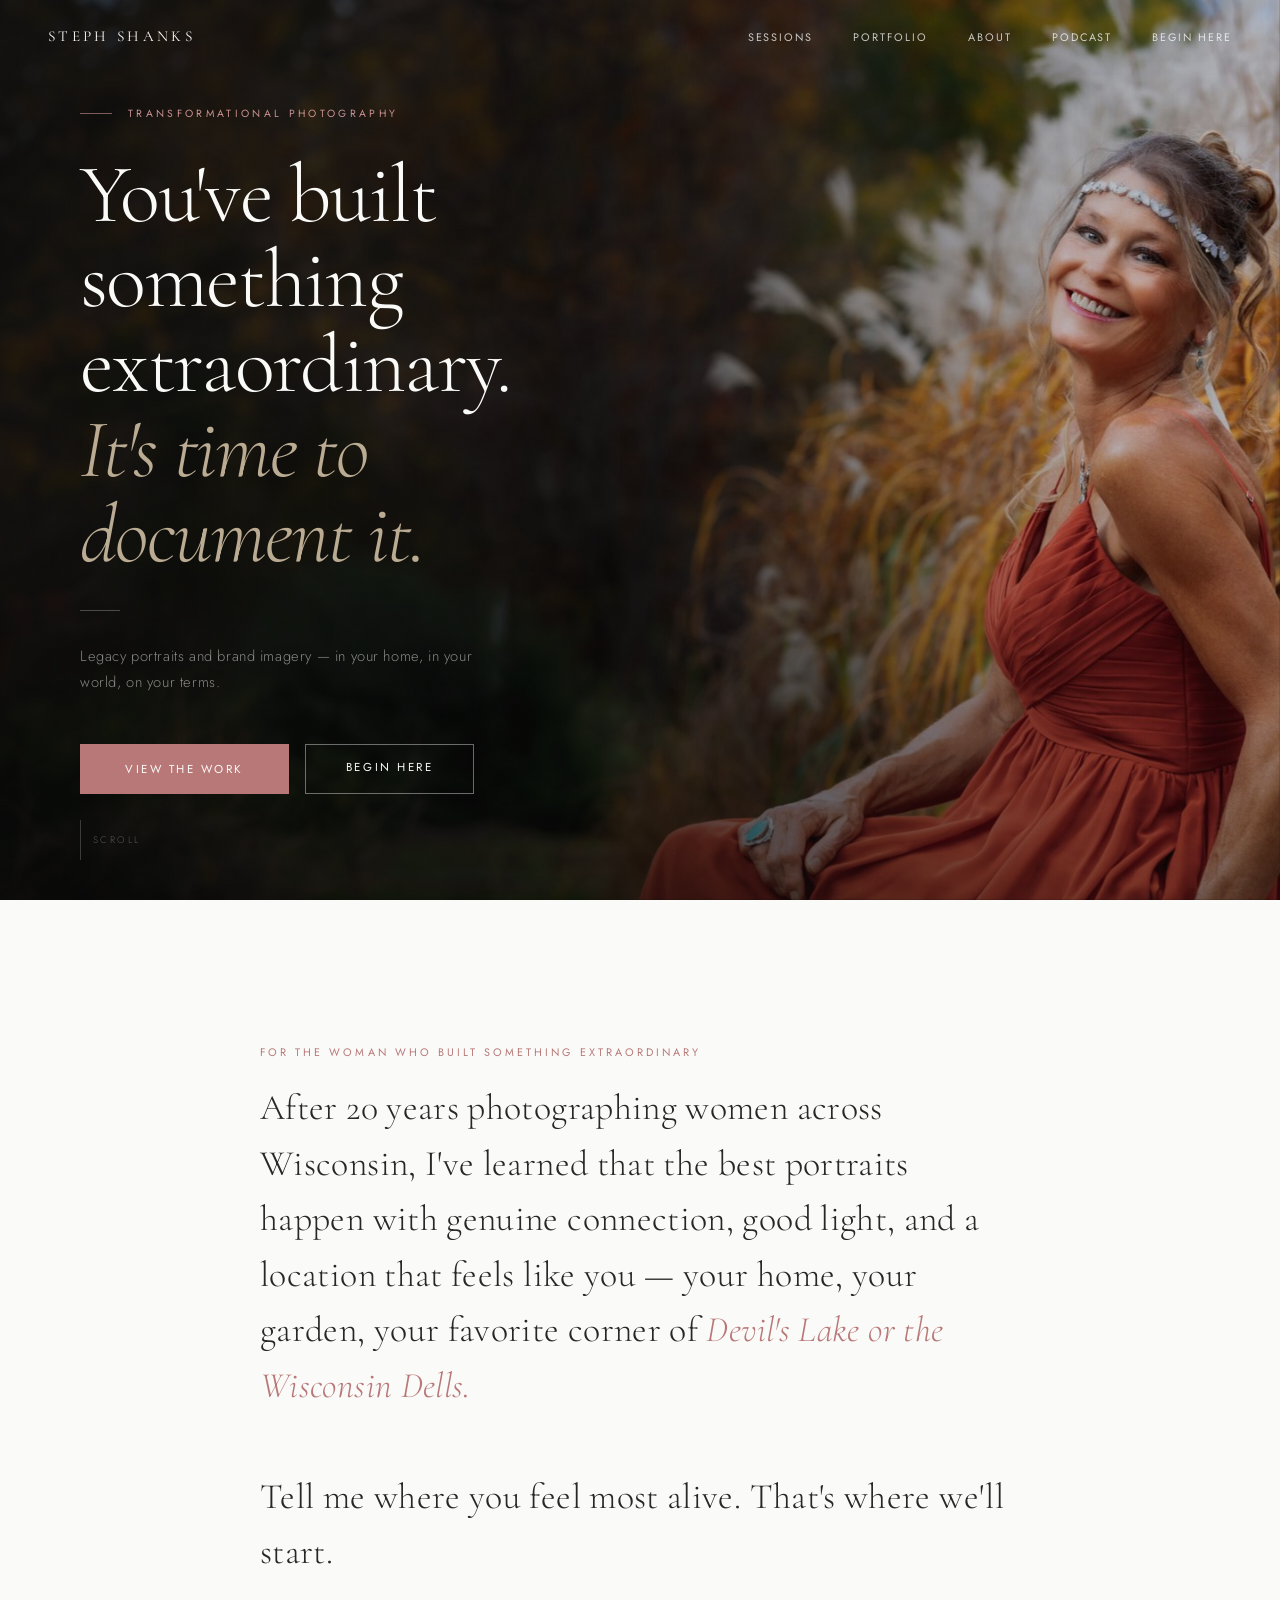
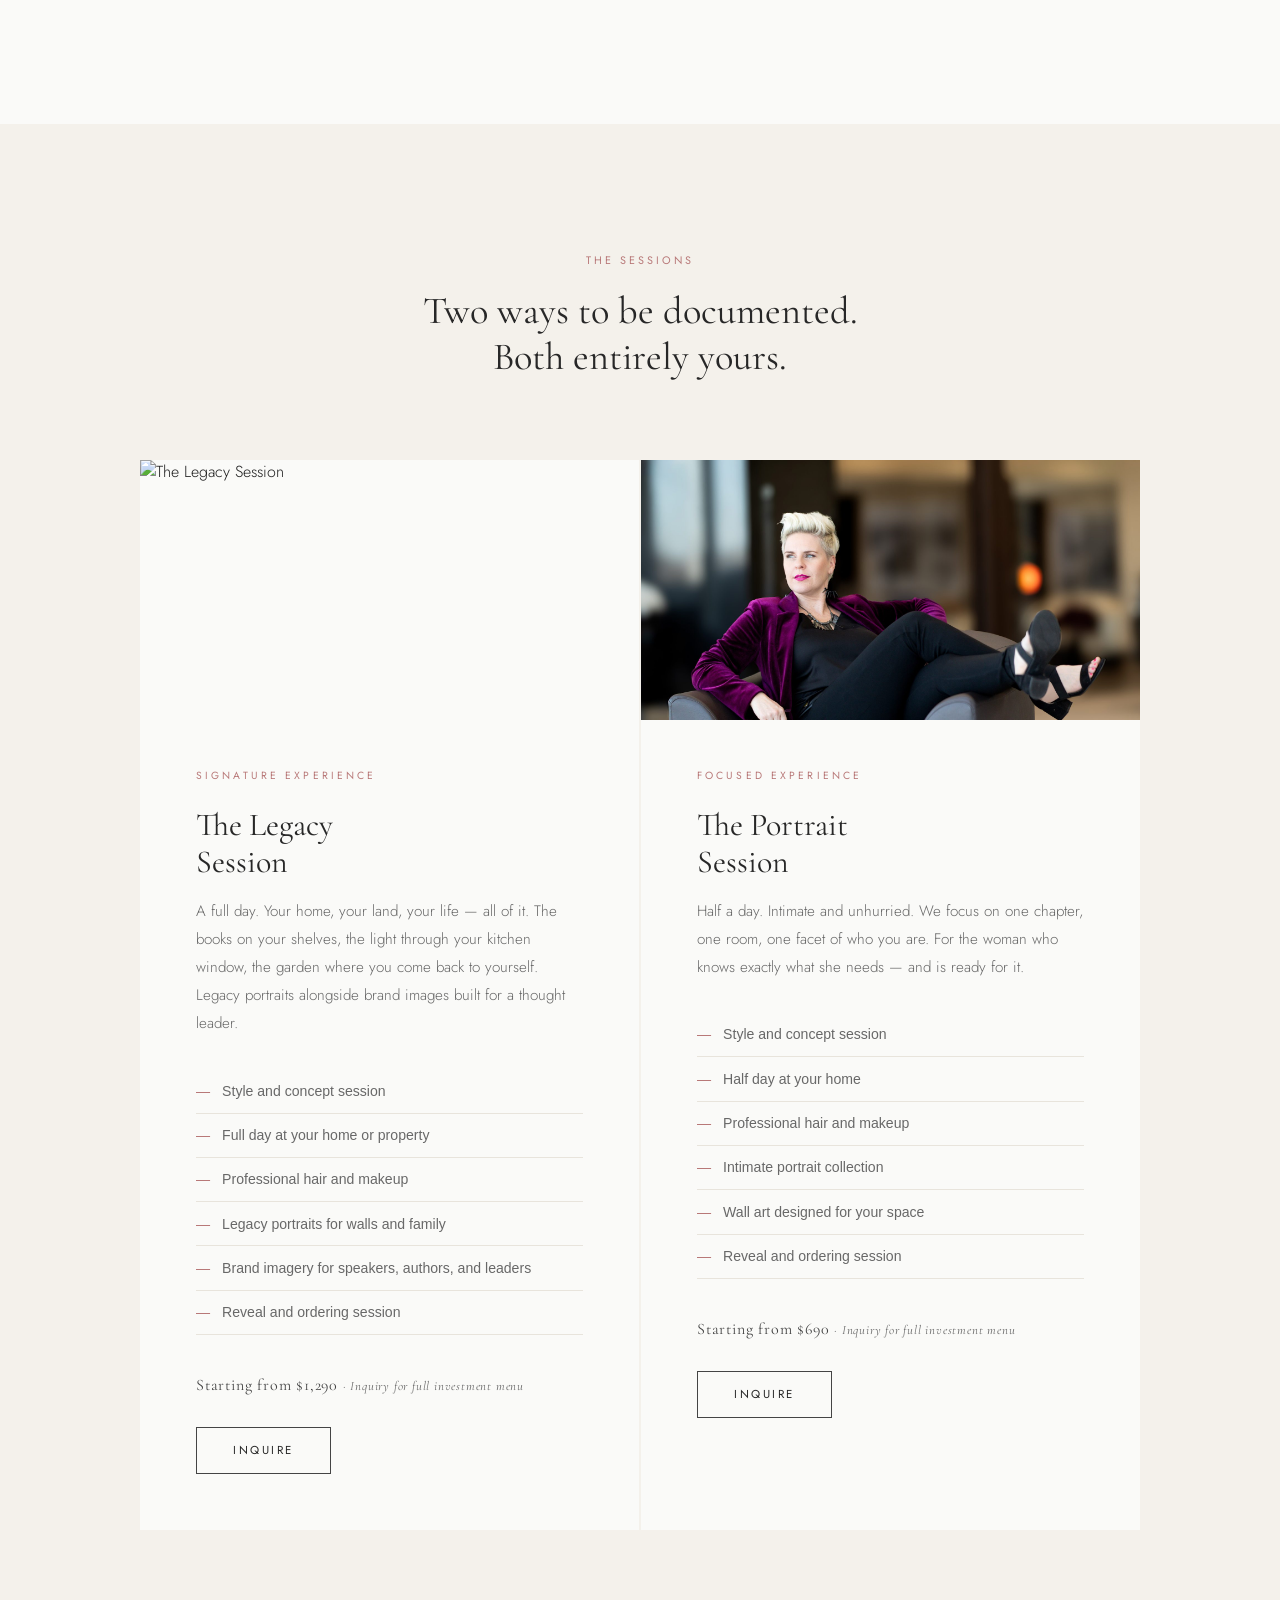
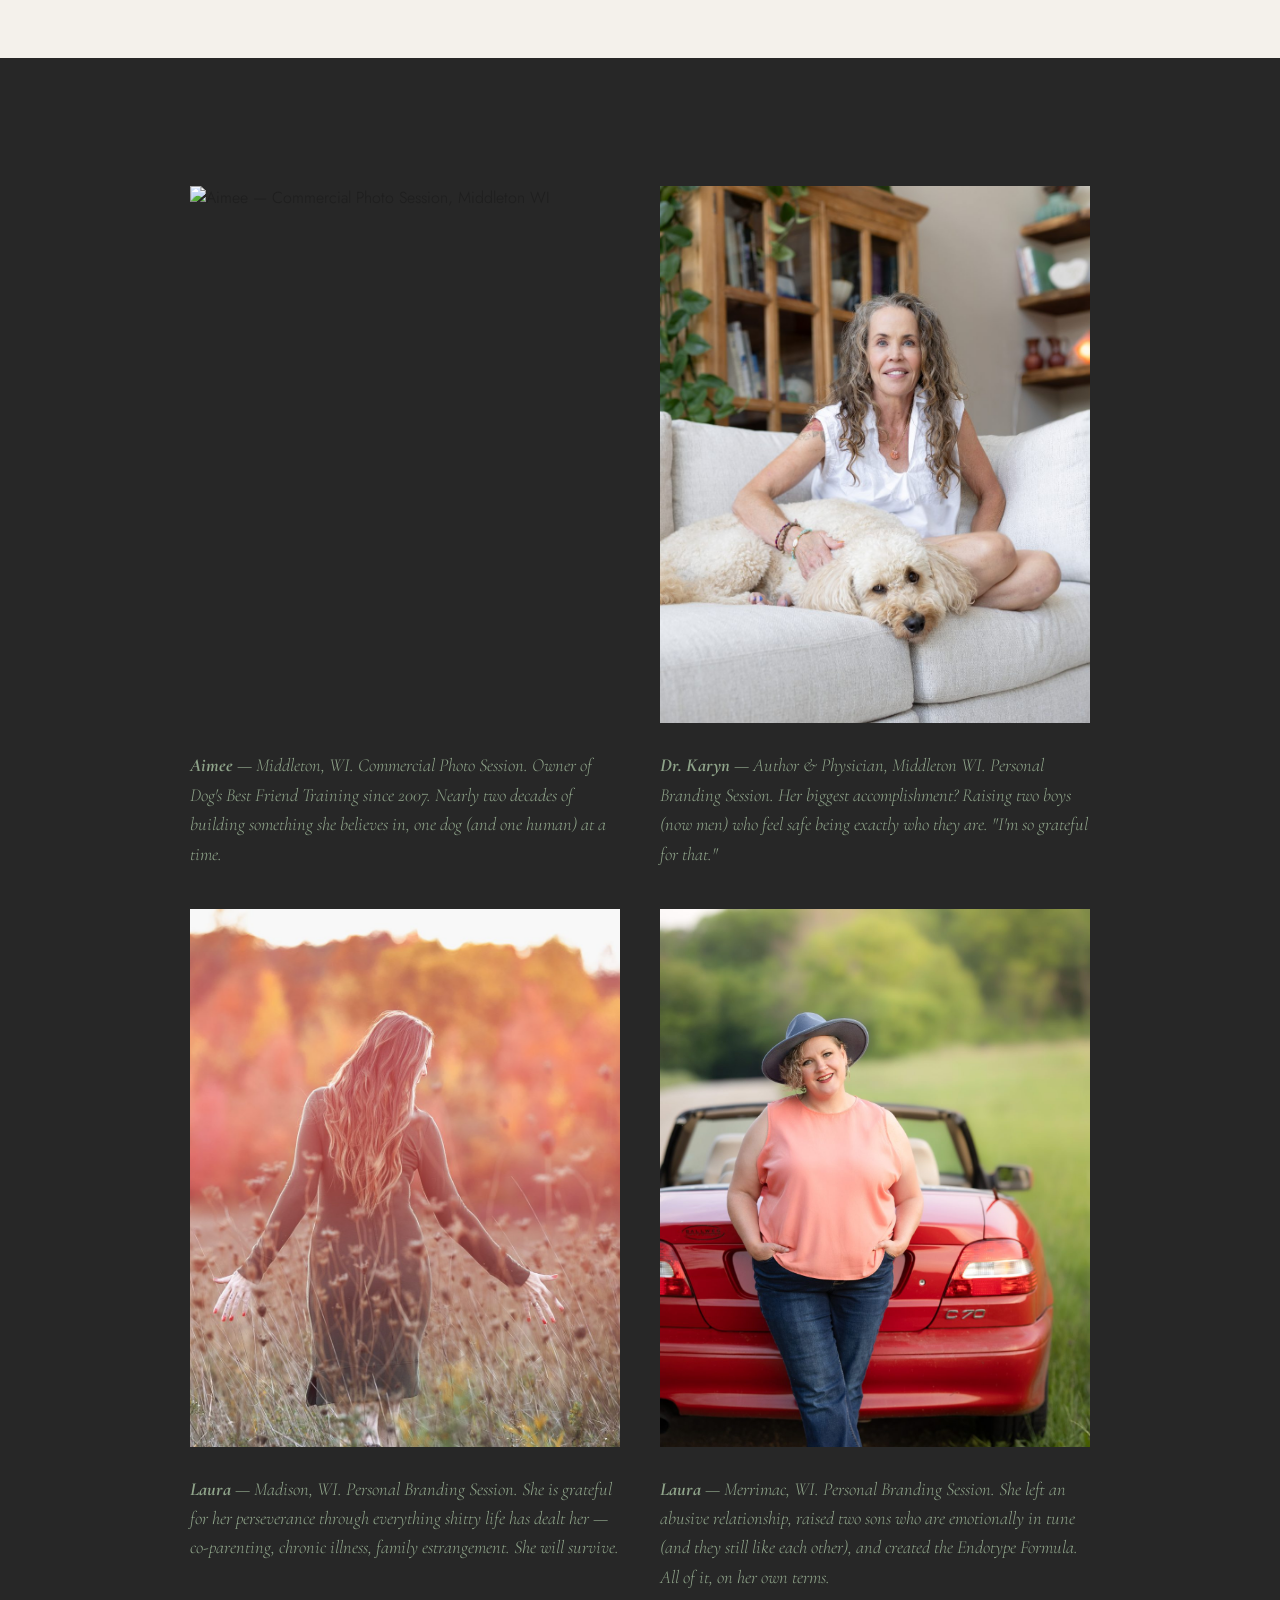
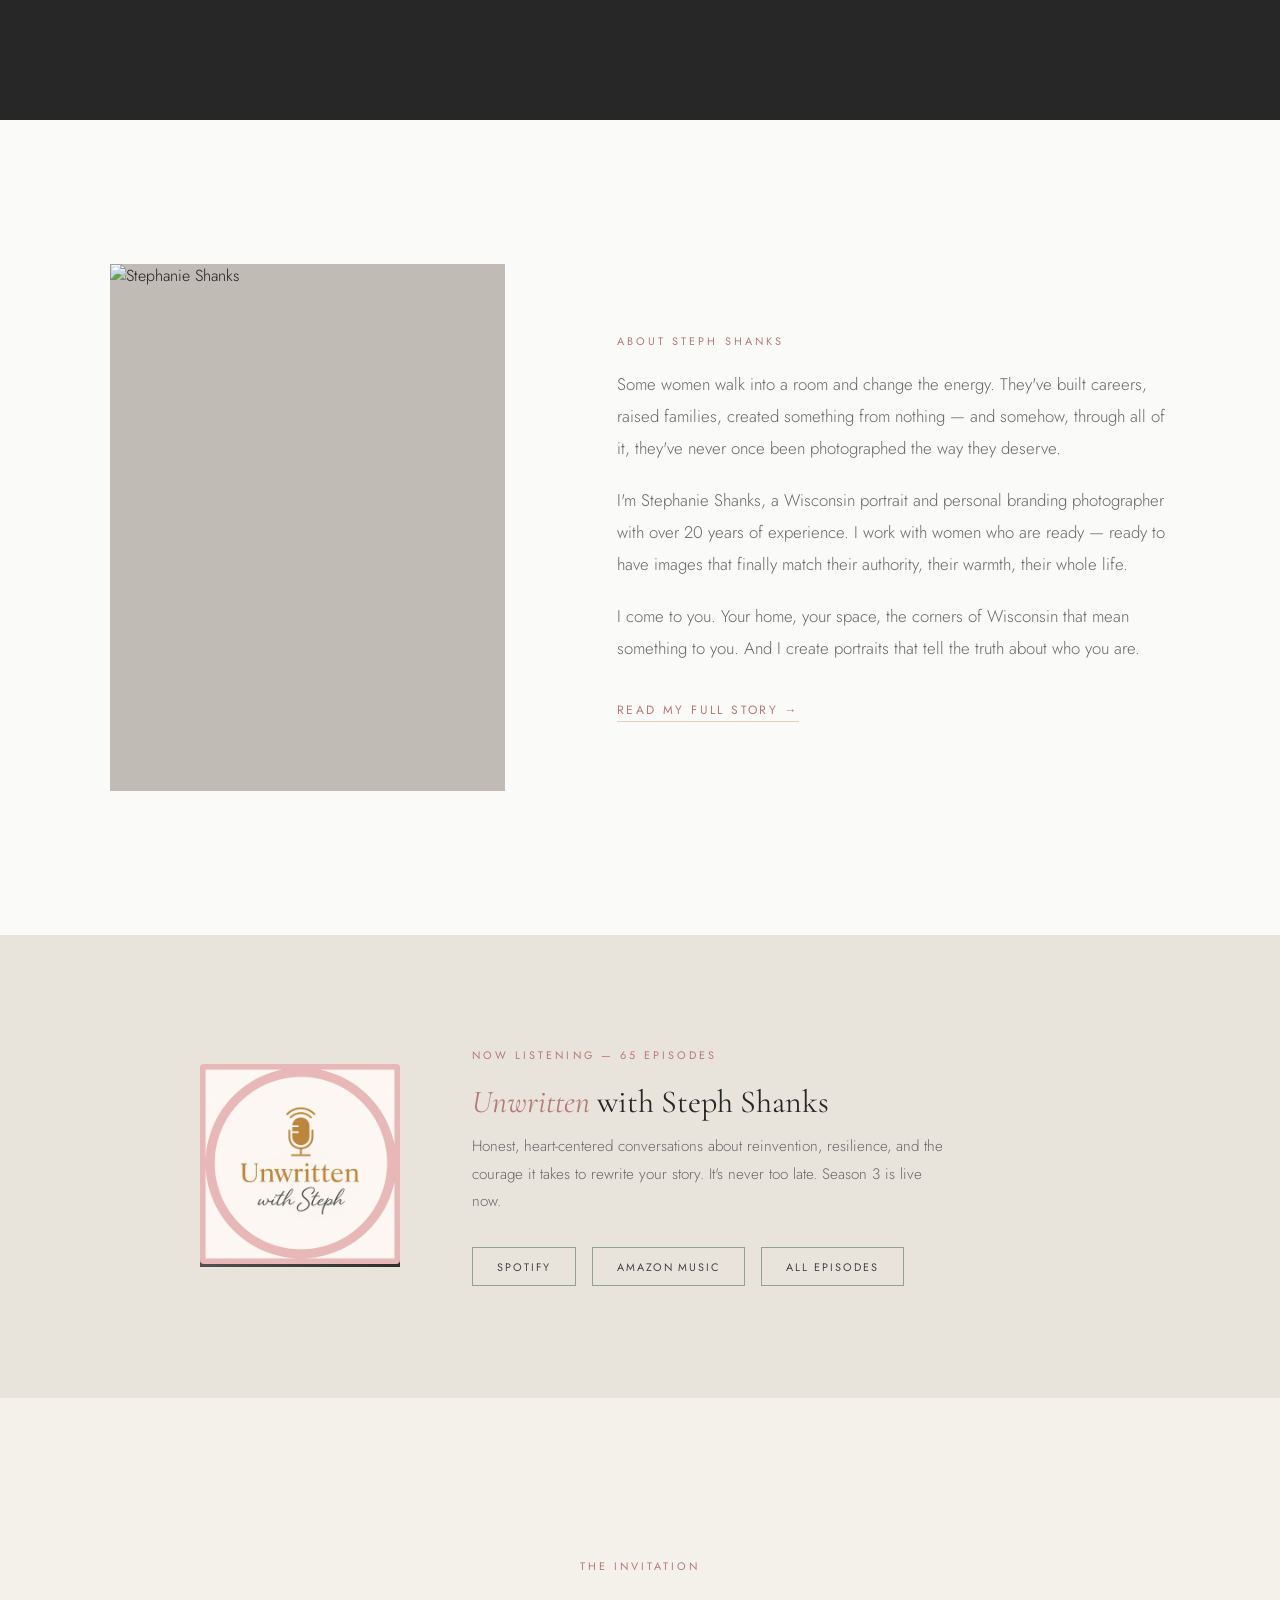
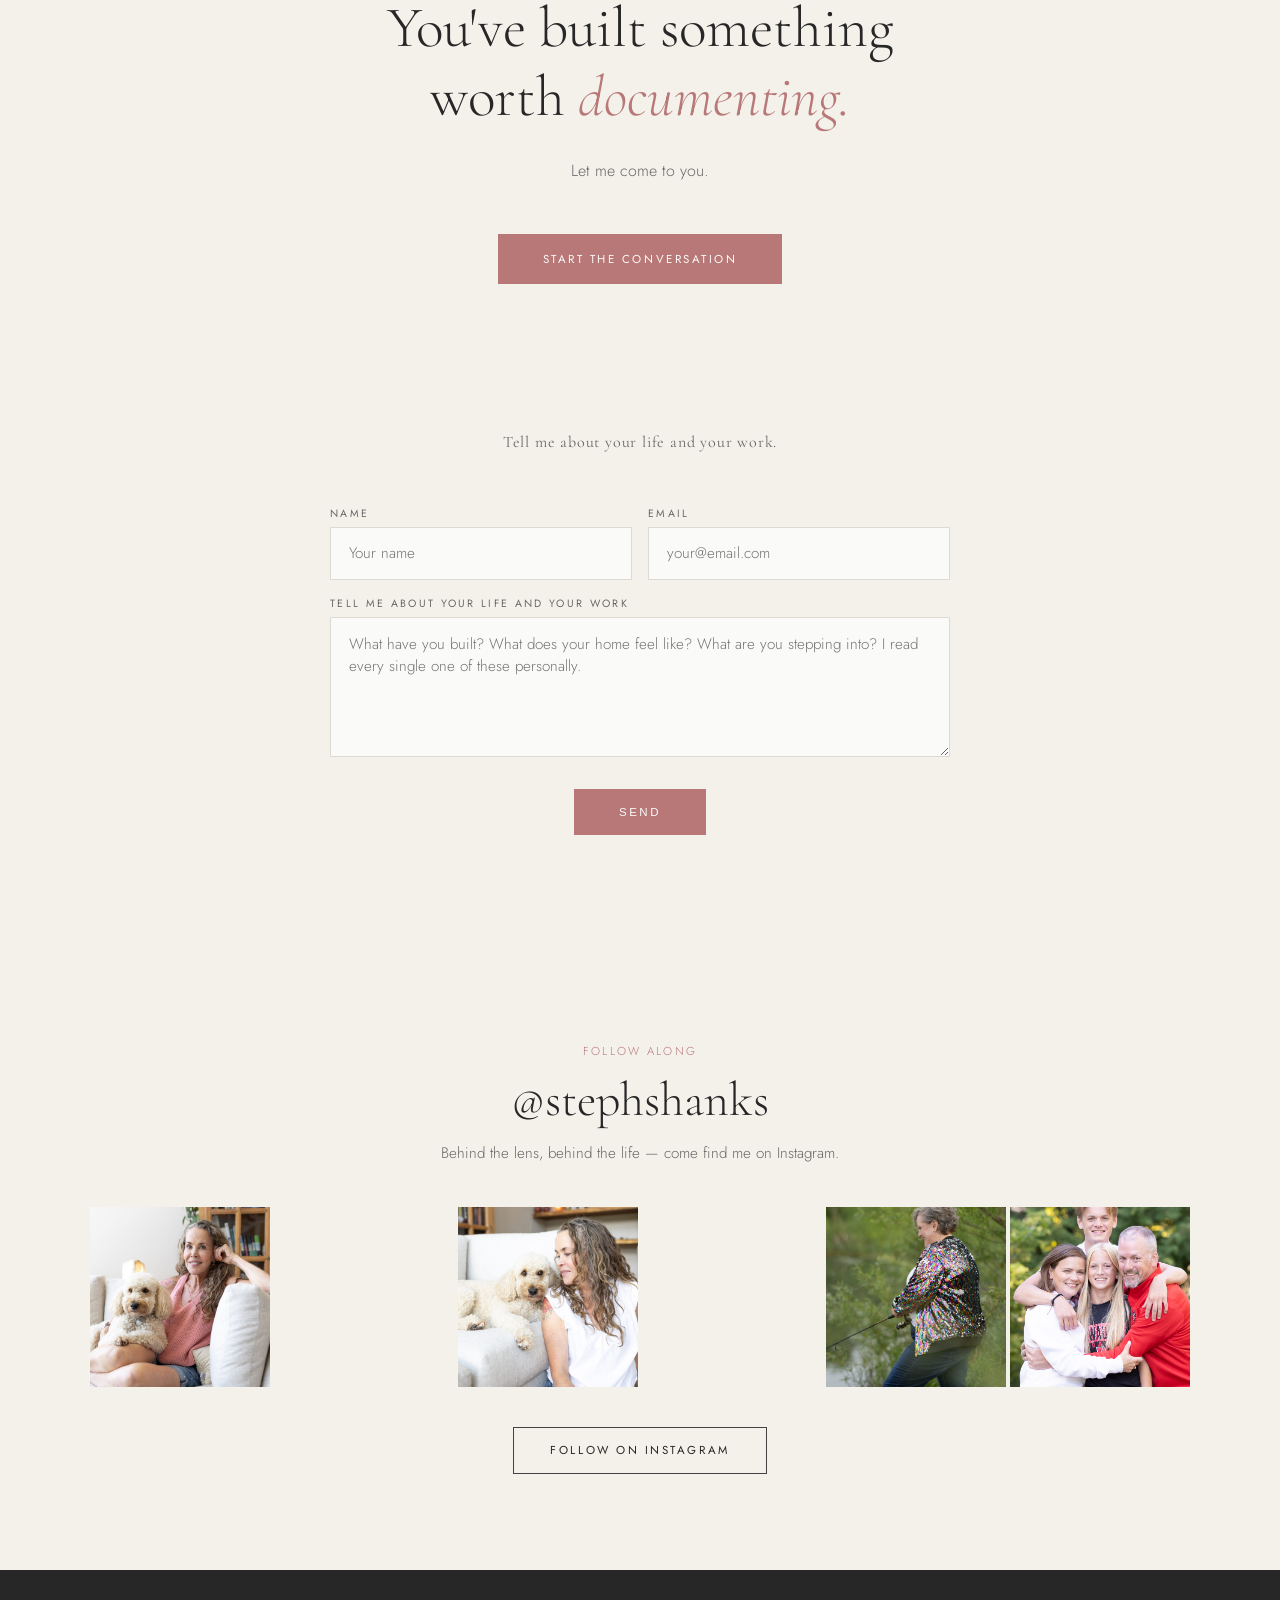
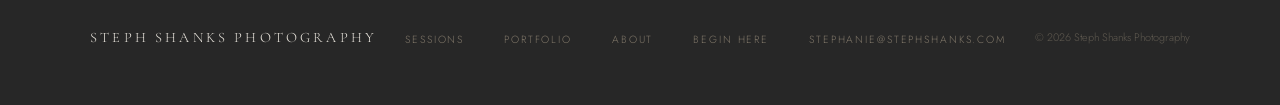
==== commit 02e8682b: "Change Legacy Session image to wisconsinphotographer.jpg on homepage" ====
--- a/index.html
+++ b/index.html
@@ -113,7 +113,7 @@
       border: none;
       cursor: pointer;
       padding: 0;
-      z-index: 300;
+      z-index: 600;
     }
     .nav-toggle span {
       display: block;
@@ -916,21 +916,33 @@
       .nav-links {
         display: none !important;
         position: fixed;
-        inset: 0;
-        background: var(--bark);
+        top: 0; left: 0;
+        width: 100%; height: 100%;
+        min-height: 100vh;
+        background: #272727;
         flex-direction: column;
         align-items: center;
         justify-content: center;
-        gap: 2.5rem;
-        z-index: 250;
+        gap: 3rem;
+        z-index: 500;
         list-style: none;
+        overflow-y: auto;
+        -webkit-overflow-scrolling: touch;
       }
       .nav-links.is-open { display: flex !important; }
-      .nav-links a { font-size: 1.1rem; color: var(--cream) !important; letter-spacing: 0.25em; }
-      .hero-content { padding: 0 1.5rem; }
-      .hero-headline { font-size: clamp(2.4rem, 9vw, 3.8rem); }
-      .hero-sub { font-size: 0.88rem; }
+      .nav-links a { font-size: 1.4rem; color: #F4F1EB !important; letter-spacing: 0.25em; text-decoration: none; }
+      .hero { min-height: 100svh; }
+      .hero-bg img { object-position: 75% top; }
+      .hero-bg::after {
+        background:
+          linear-gradient(to right, rgba(10,10,10,0.82) 0%, rgba(10,10,10,0.65) 60%, rgba(10,10,10,0.30) 100%),
+          linear-gradient(to bottom, rgba(10,10,10,0.10) 0%, rgba(10,10,10,0.00) 40%, rgba(10,10,10,0.55) 100%);
+      }
+      .hero-content { padding: 0 1.5rem; max-width: 100%; }
+      .hero-headline { font-size: clamp(2.2rem, 8vw, 3.5rem); }
+      .hero-sub { font-size: 0.88rem; max-width: 100%; }
       .hero-ctas { flex-direction: column; gap: 0.75rem; align-items: flex-start; }
+      .hero-scroll { left: 1.5rem; }
     }
 
     @media (max-width: 640px) {
@@ -1021,7 +1033,7 @@
 
       <div class="offer-card">
         <div class="offer-card-image">
-          <img src="images/offer-legacy.jpg" alt="The Legacy Session" />
+          <img src="images/wisconsinphotographer.jpg" alt="The Legacy Session" />
         </div>
         <div class="offer-card-body">
         <span class="offer-tag">Signature Experience</span>
@@ -1191,7 +1203,7 @@
     <div class="about-short-grid">
 
       <div class="about-image">
-        <img src="images/about.jpg" alt="Stephanie Shanks" style="width:100%; height:100%; object-fit:cover; object-position:center top; display:block;" />
+        <img src="images/about.jpg" alt="Stephanie Shanks" style="width:100%; height:100%; object-fit:cover; object-position:center 35%; display:block;" />
       </div>
 
       <div class="about-text-block">
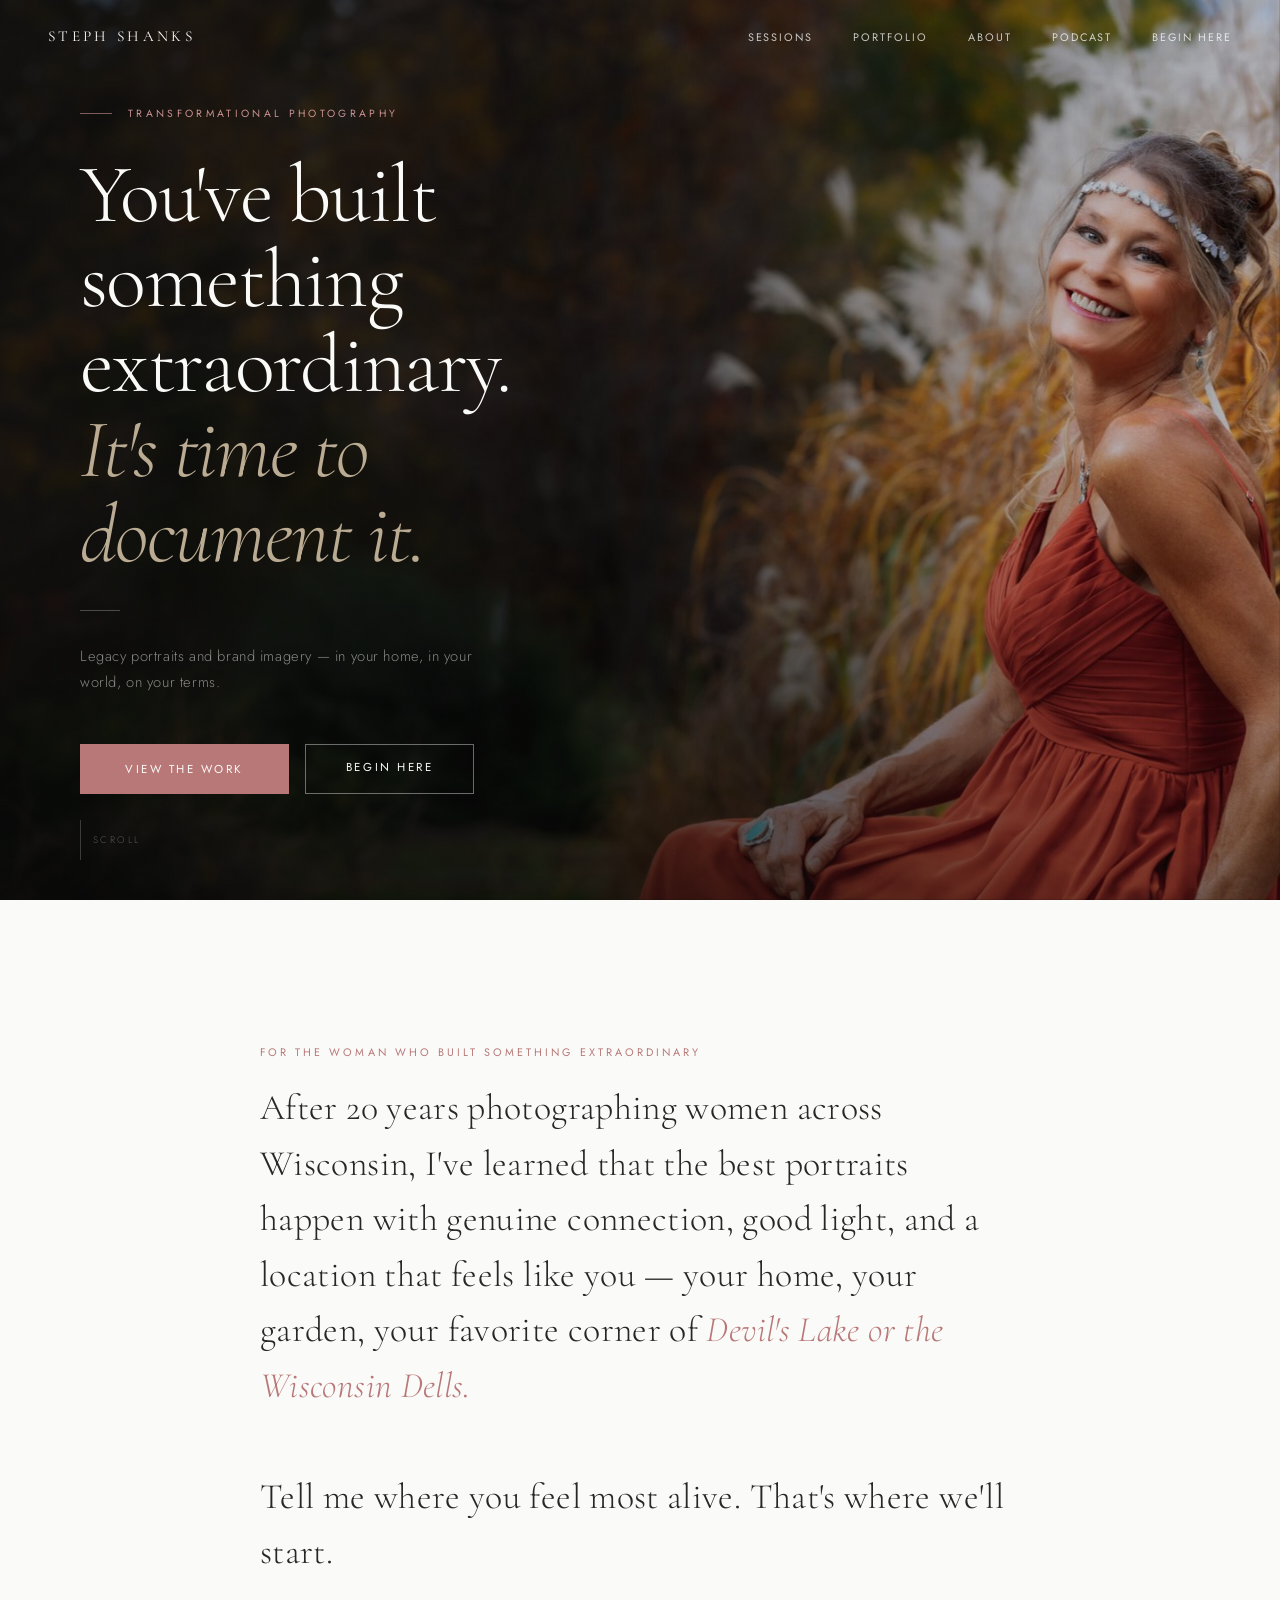
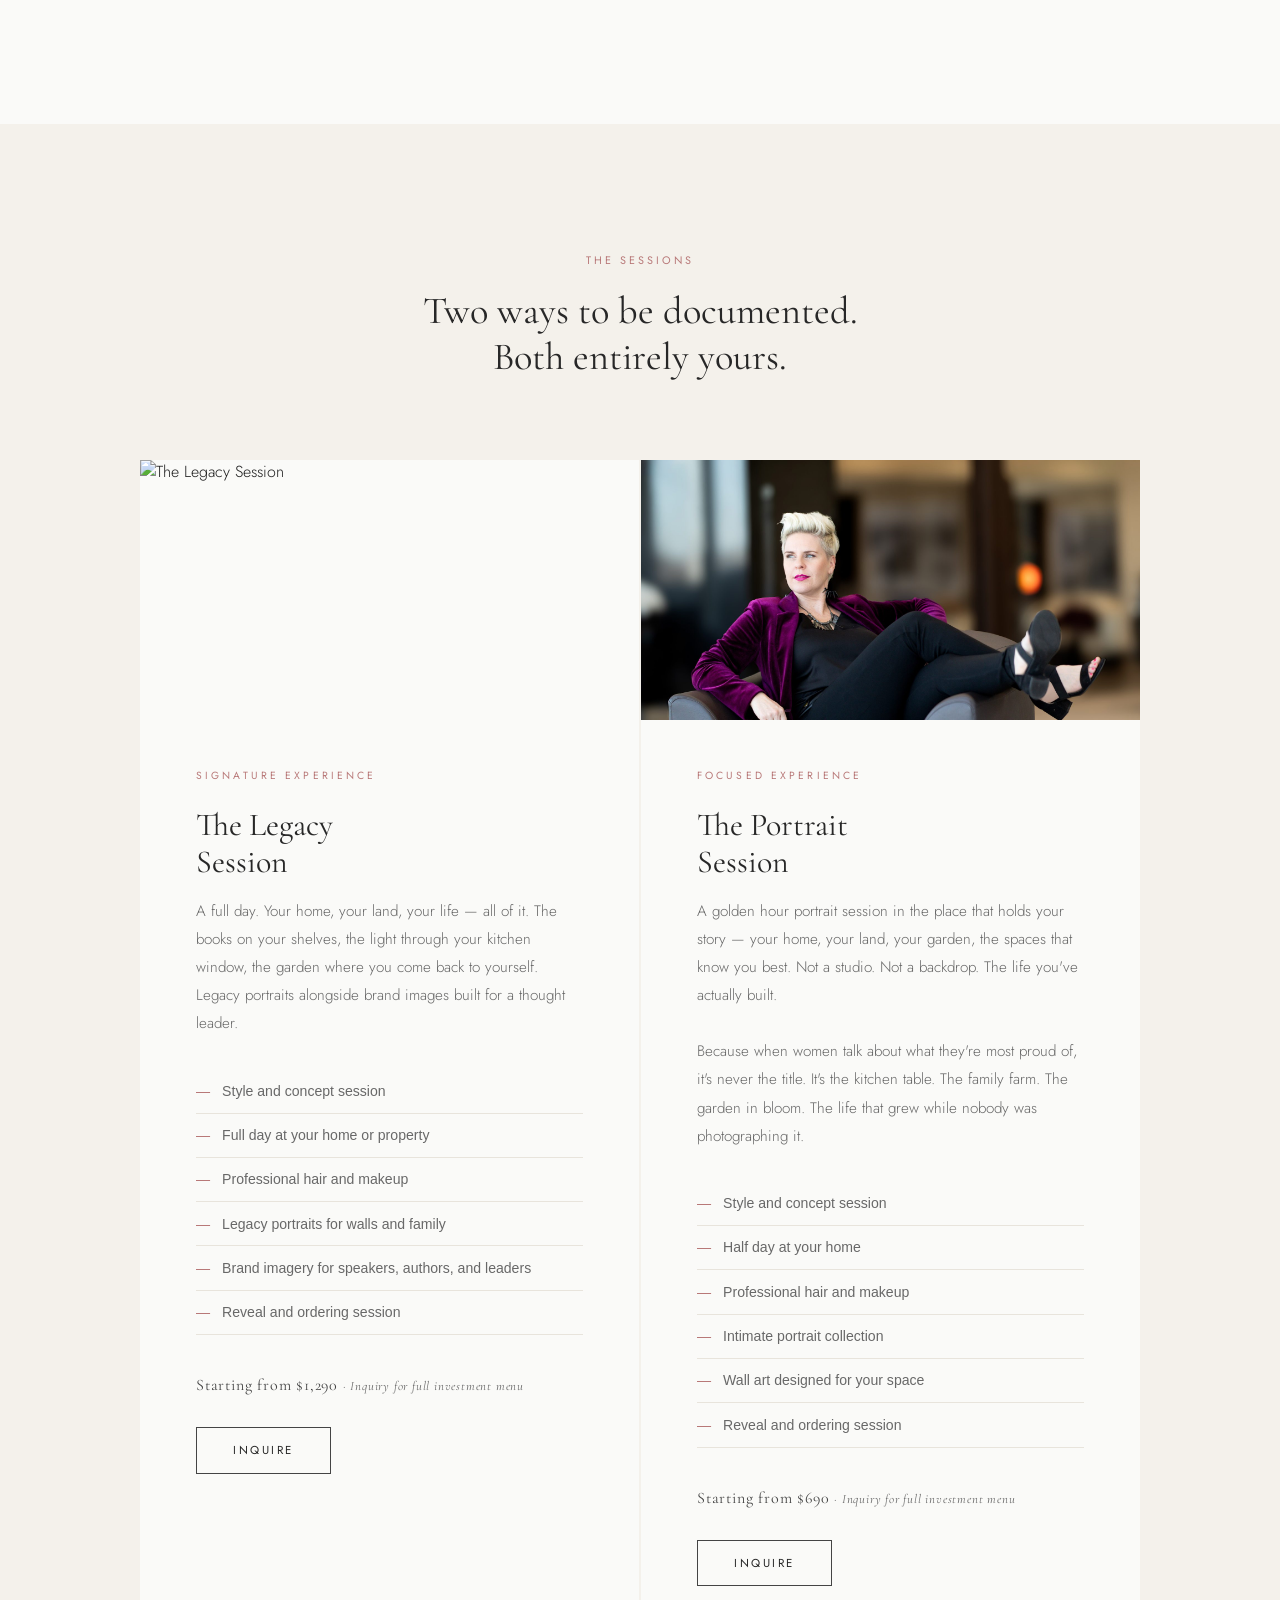
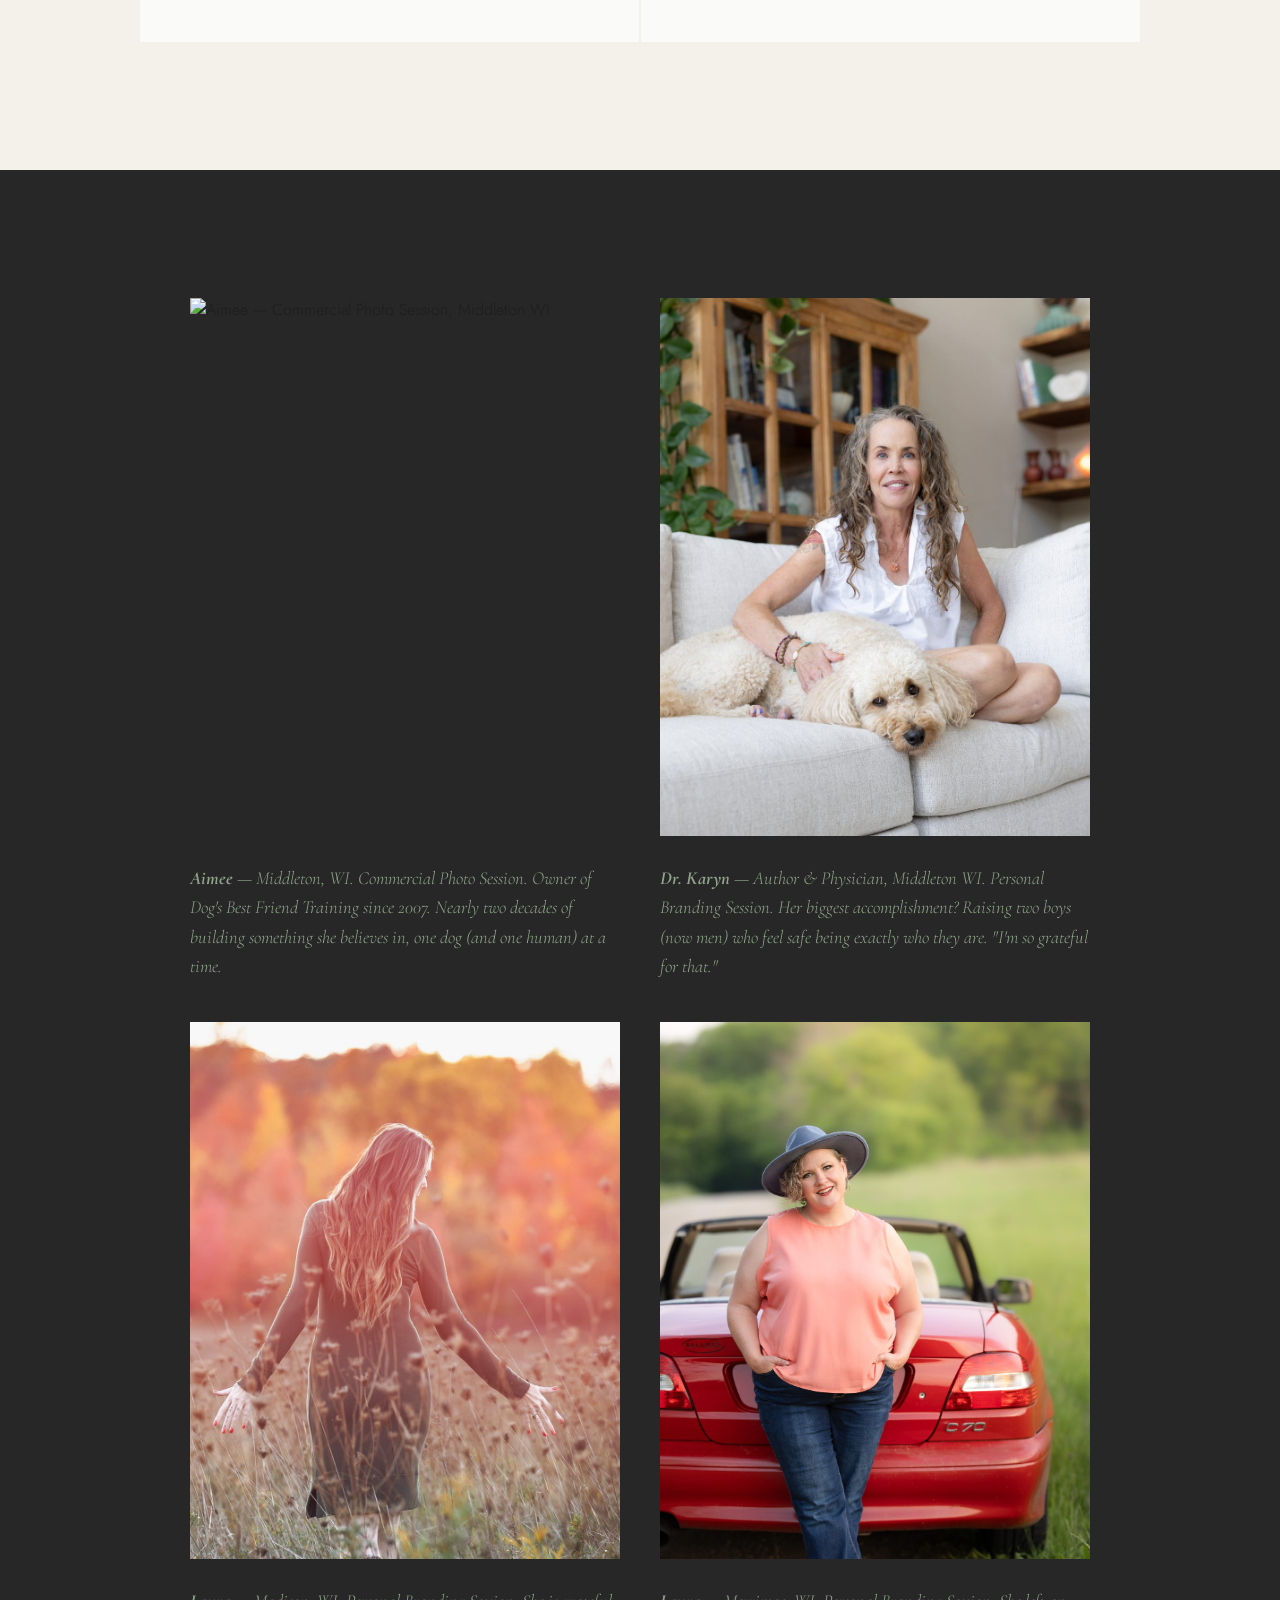
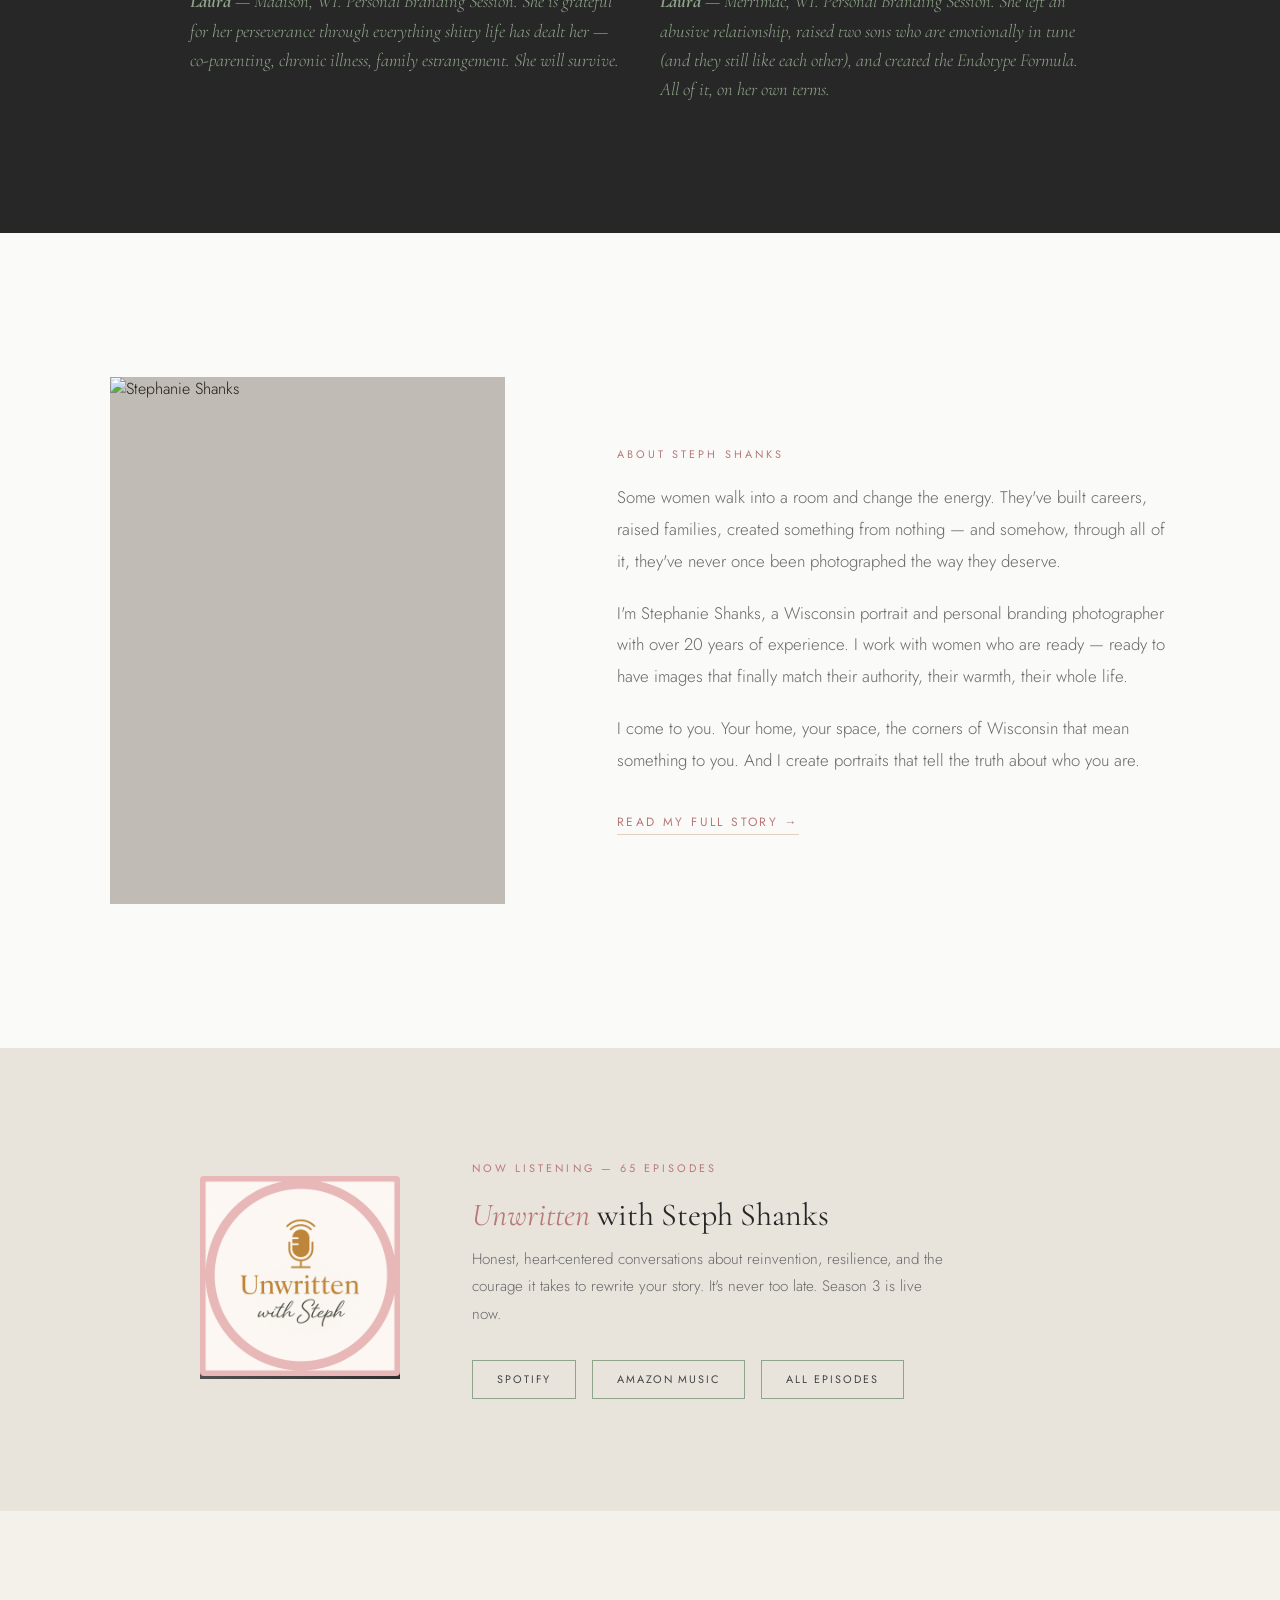
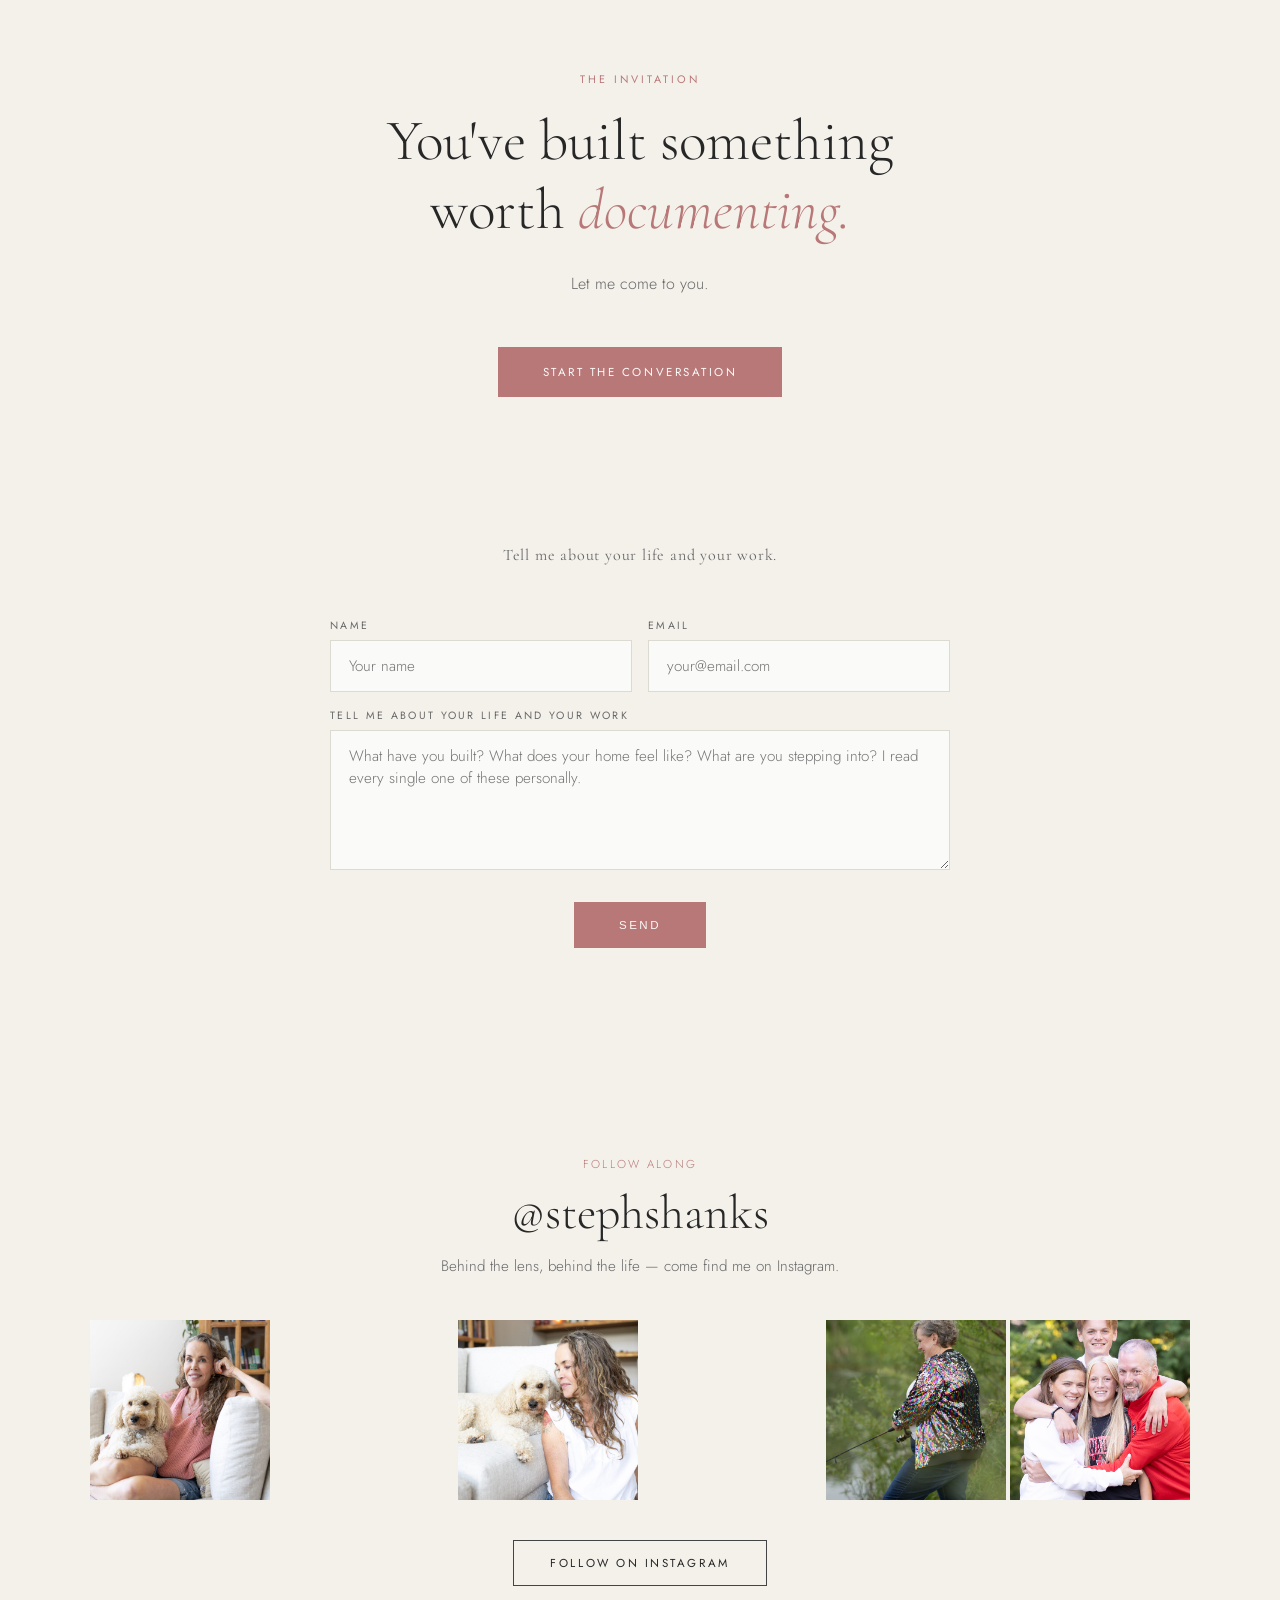
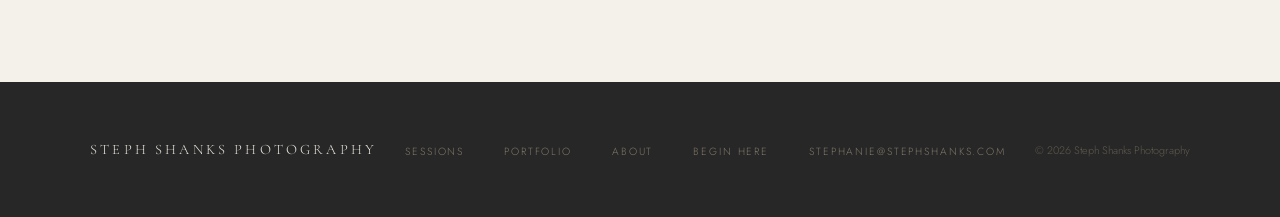
==== commit cb5764cc: "Update index.html" ====
--- a/index.html
+++ b/index.html
@@ -1101,9 +1101,9 @@
         <span class="offer-tag">Focused Experience</span>
         <h2 class="offer-name">The Portrait<br>Session</h2>
         <p class="offer-desc">
-          Half a day. Intimate and unhurried.
-          We focus on one chapter, one room, one facet of who you are.
-          For the woman who knows exactly what she needs — and is ready for it.
+          A golden hour portrait session in the place that holds your story — your home, your land, your garden, the spaces that know you best. Not a studio. Not a backdrop. The life you've actually built.
+          <br><br>
+          Because when women talk about what they're most proud of, it's never the title. It's the kitchen table. The family farm. The garden in bloom. The life that grew while nobody was photographing it.
         </p>
         <ul class="offer-includes">
           <li>
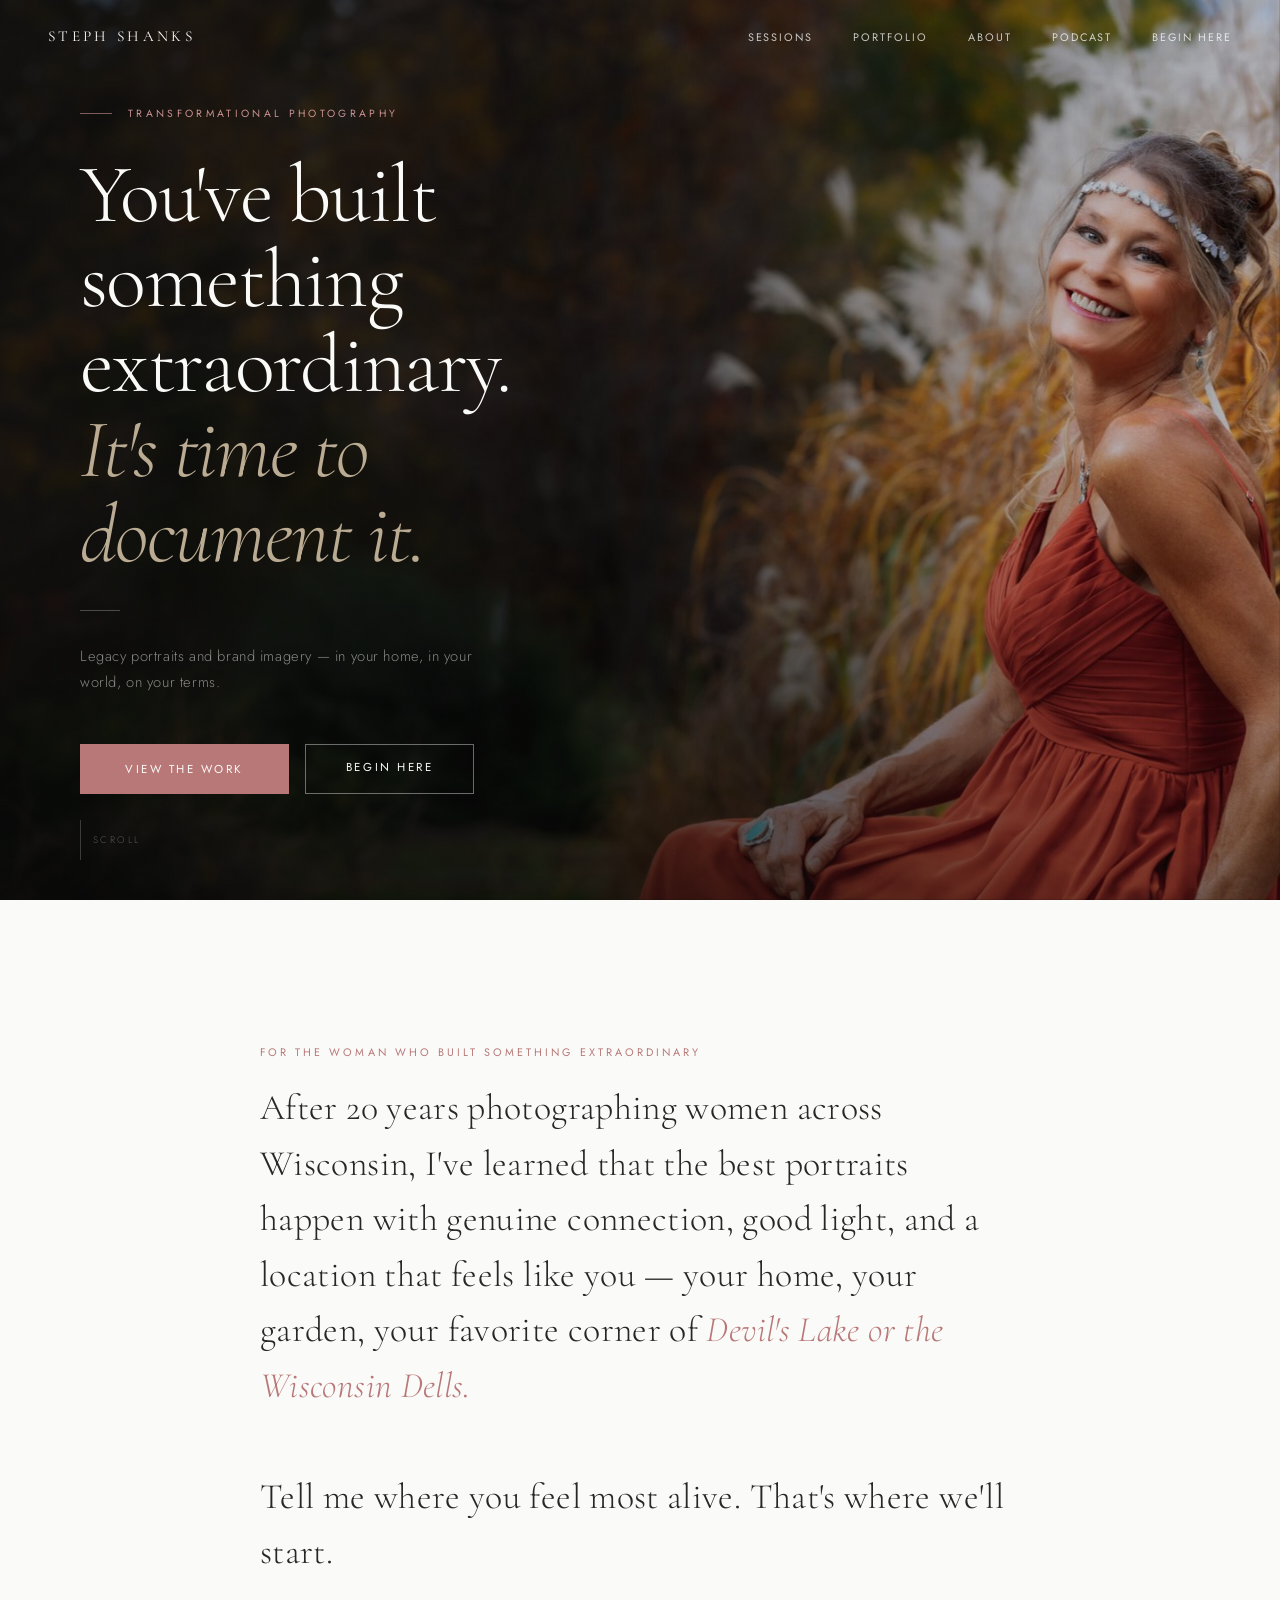
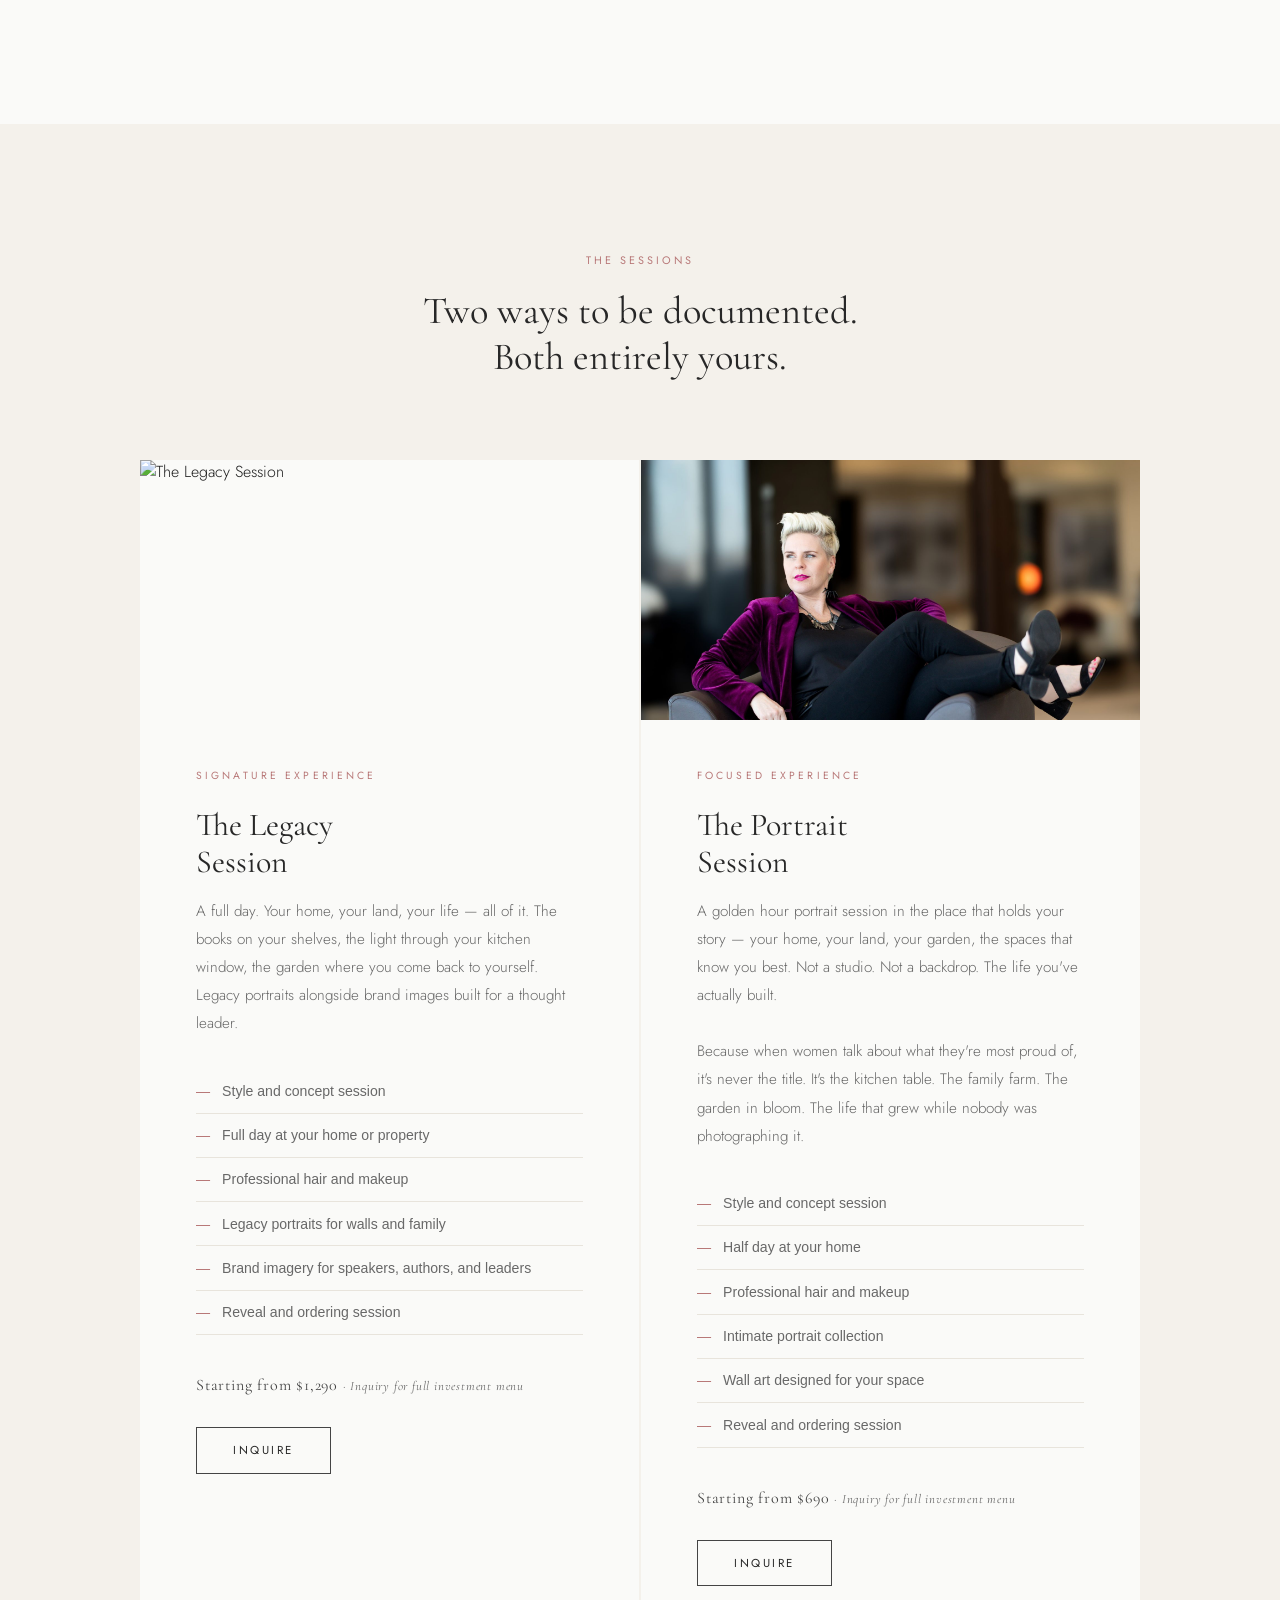
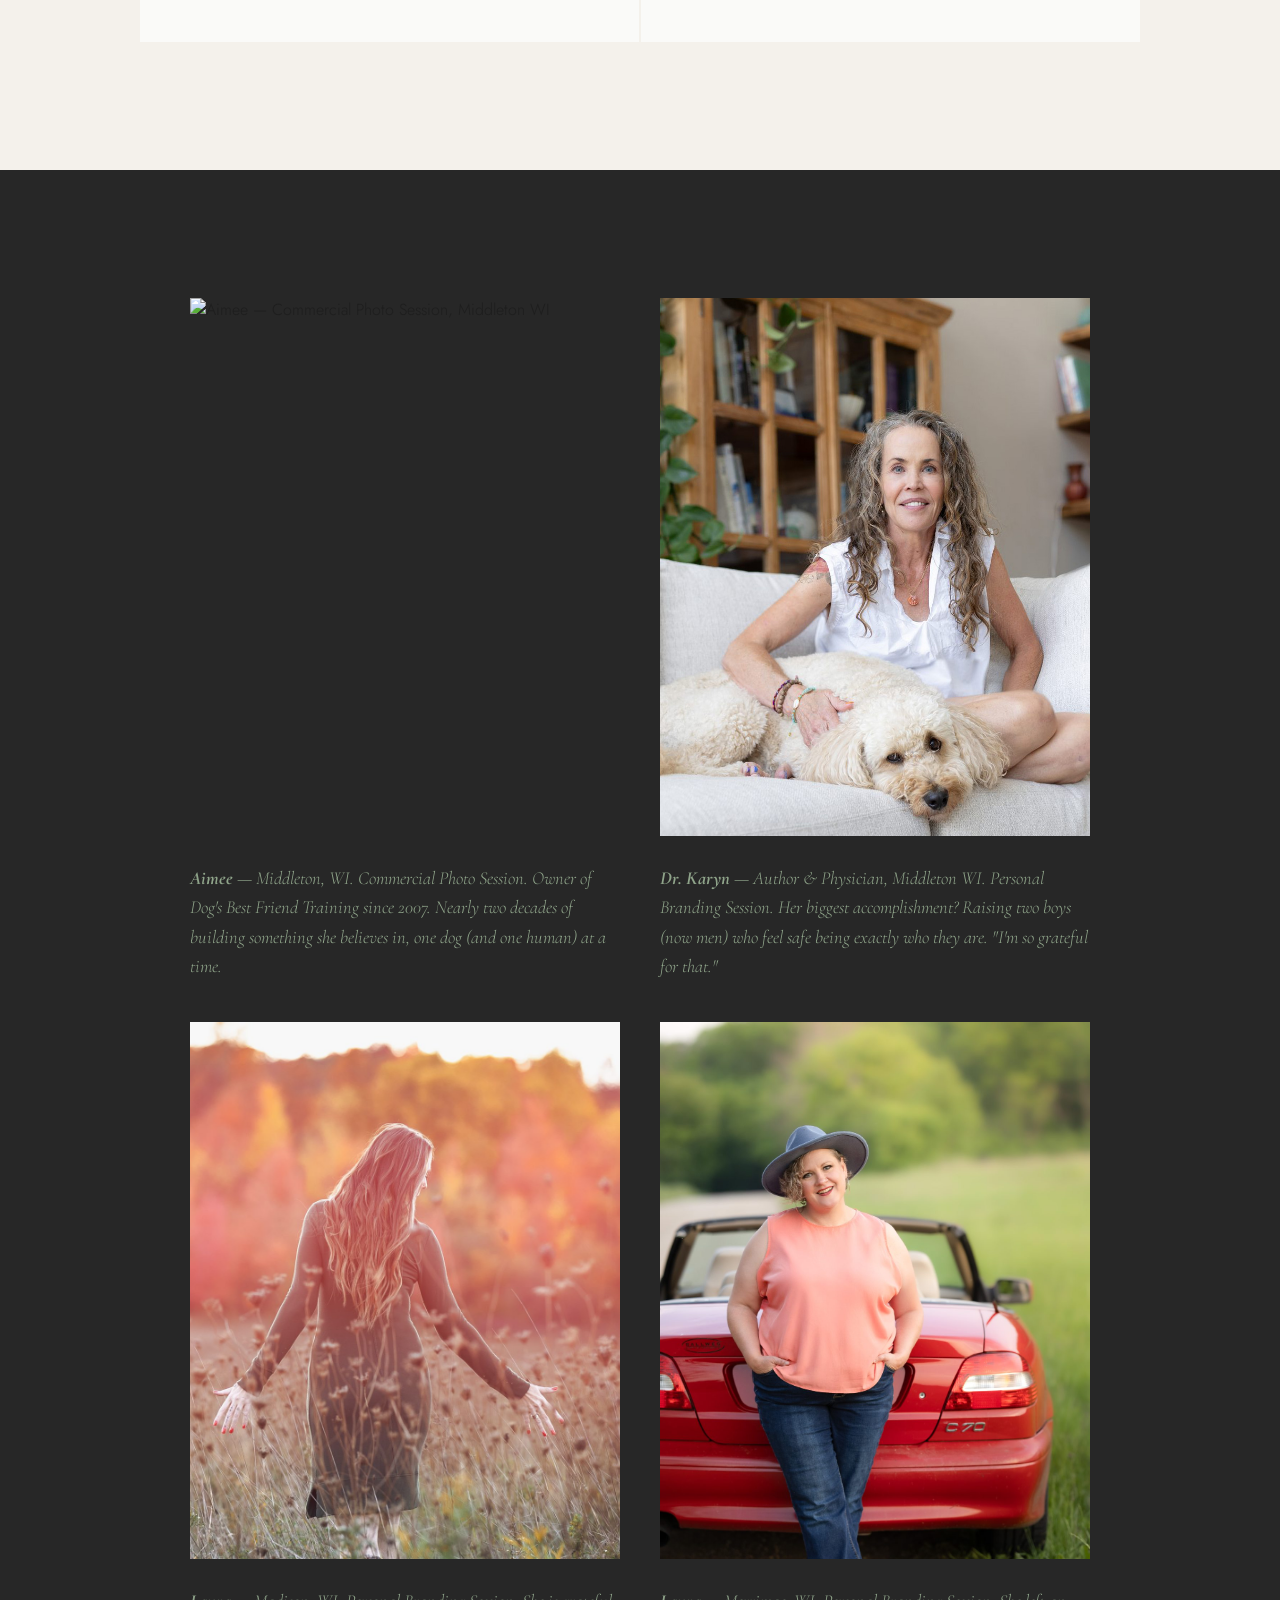
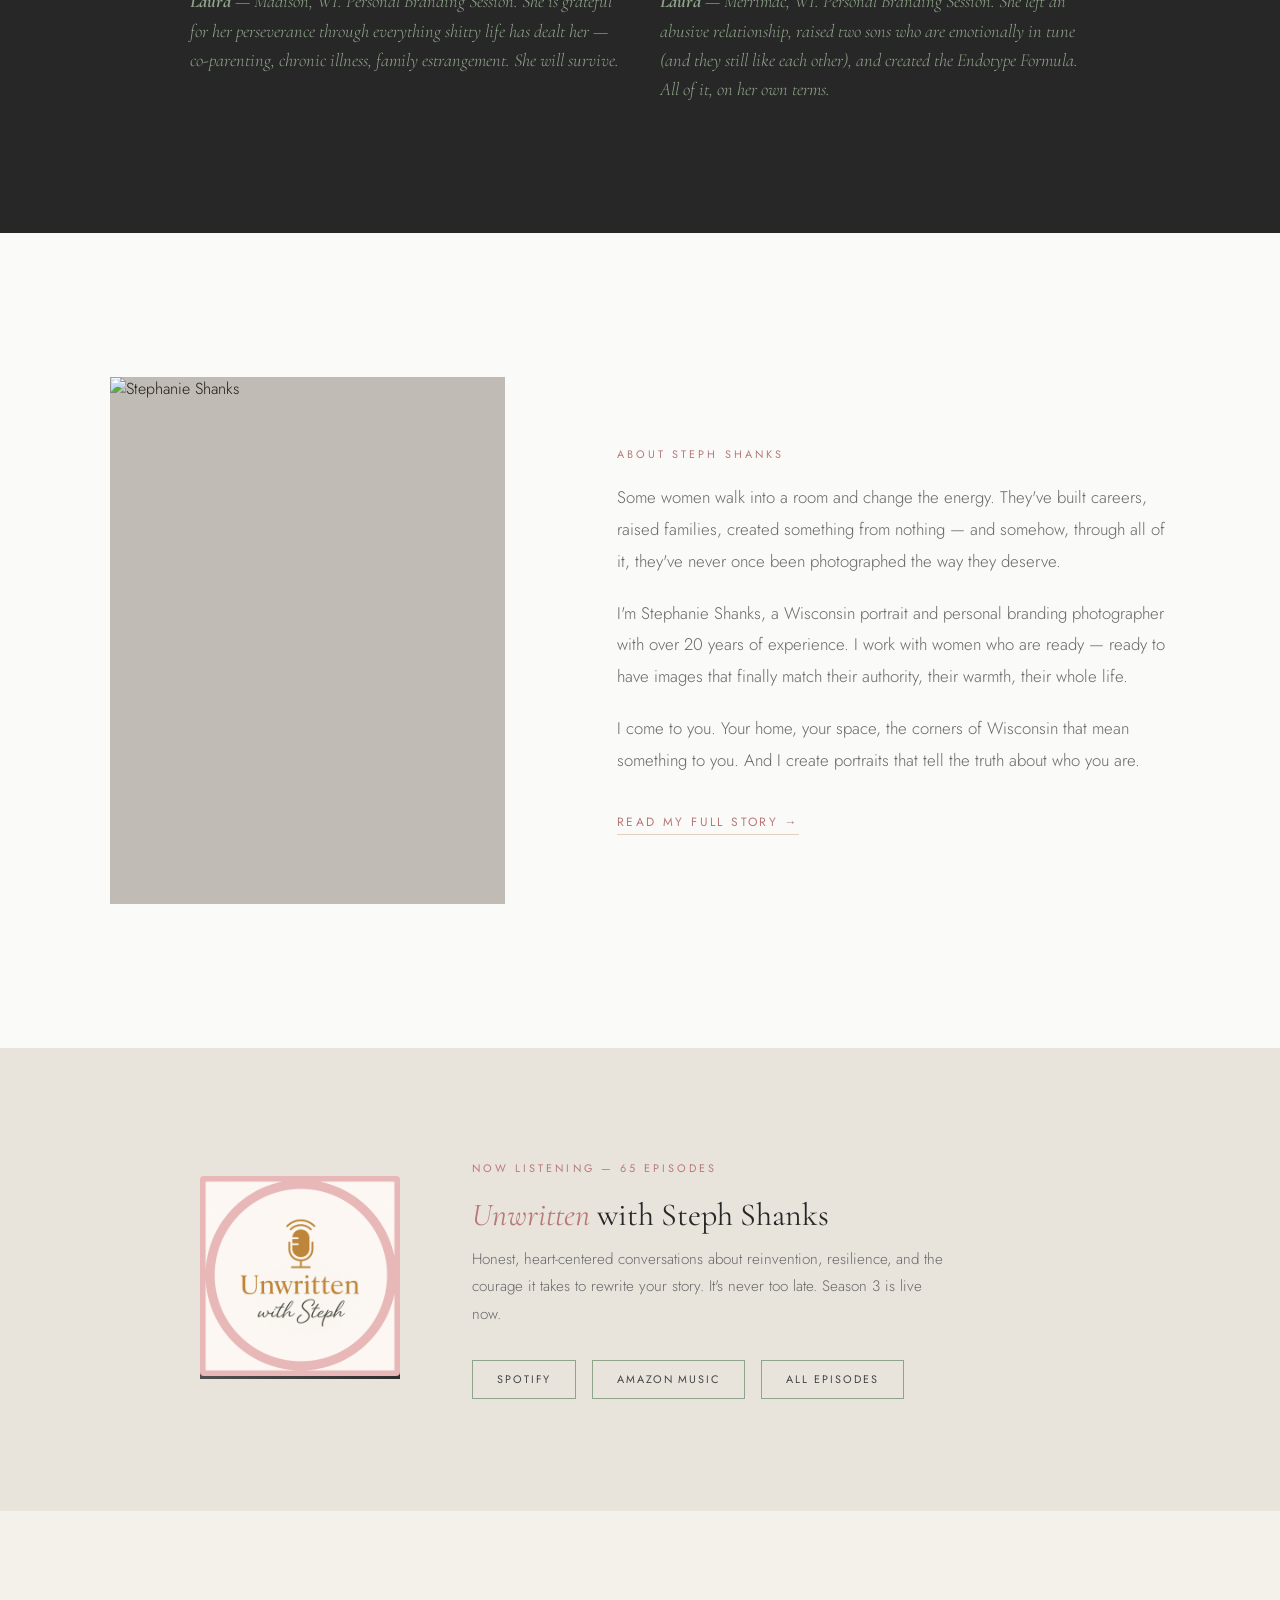
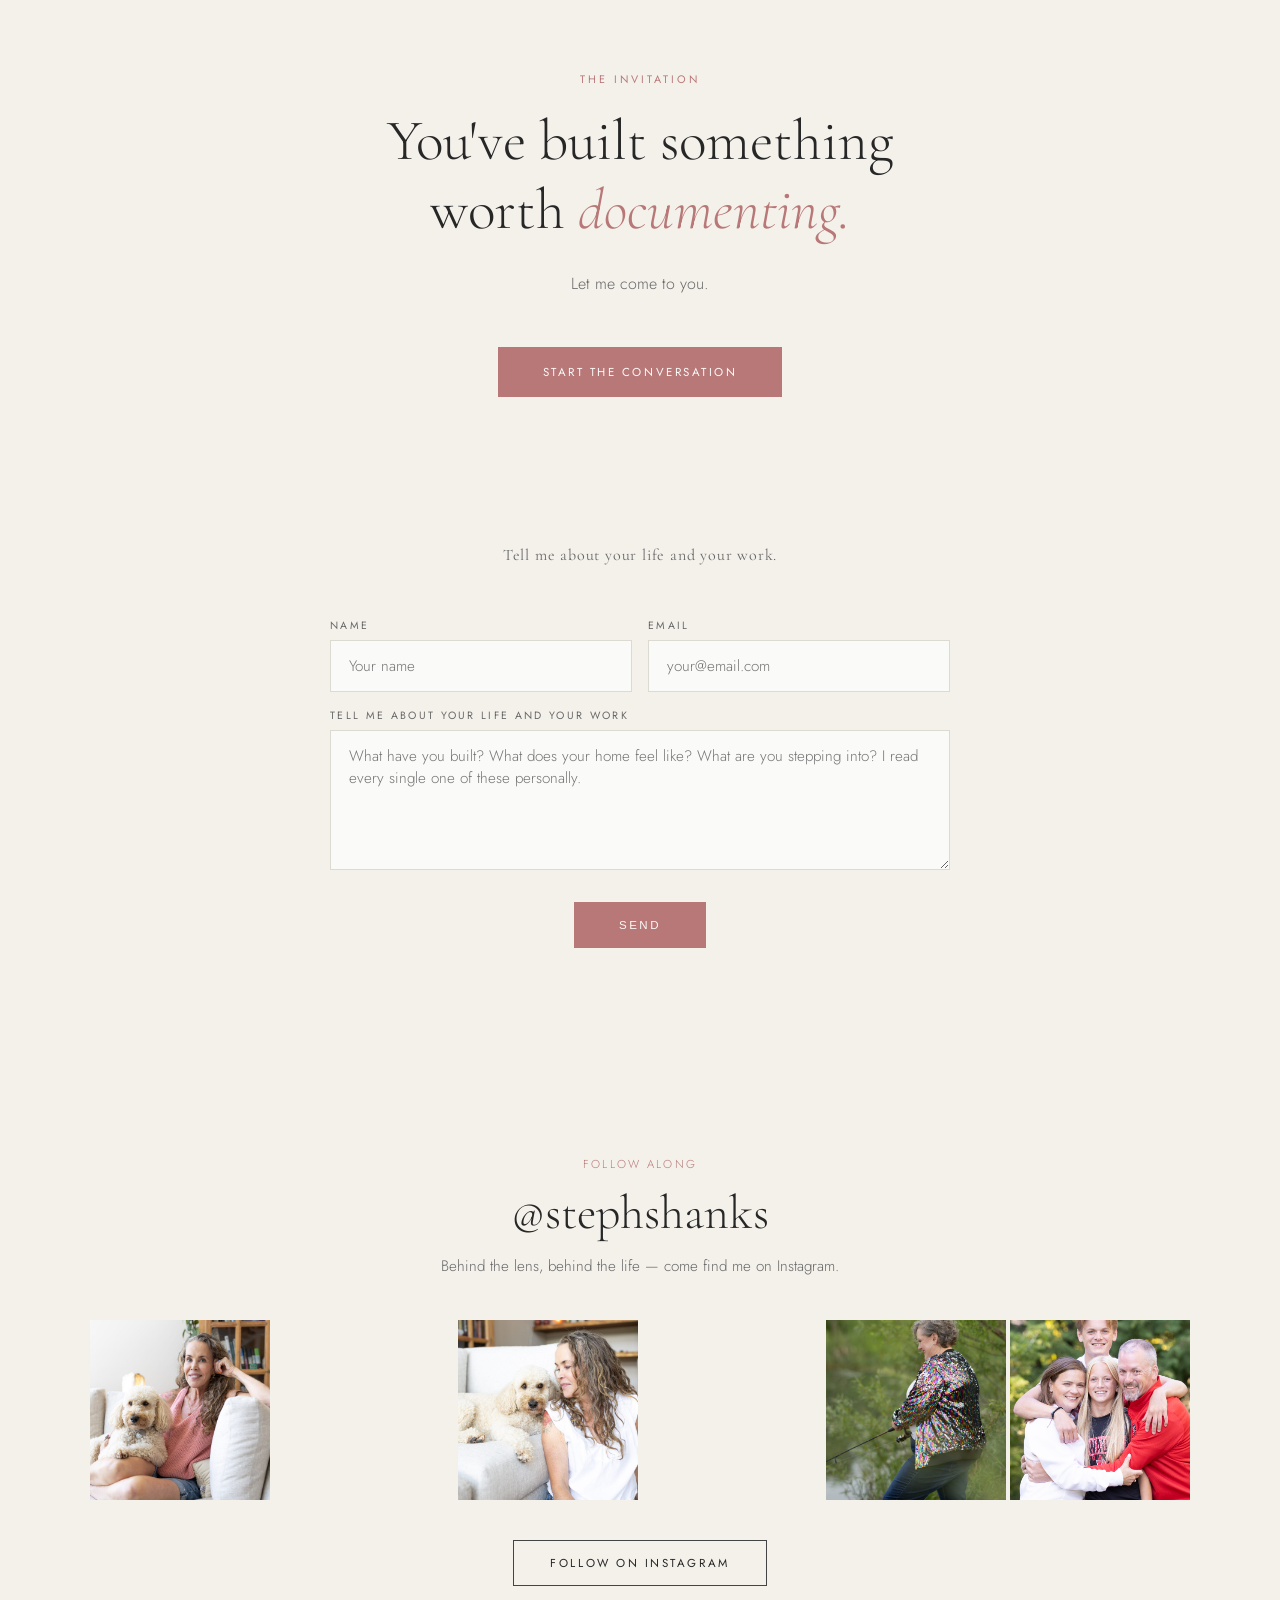
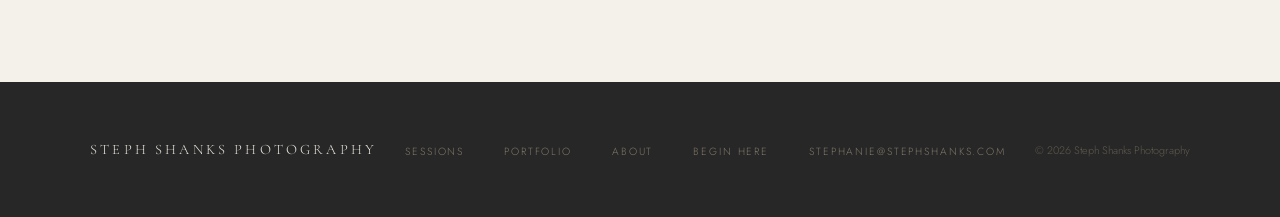
==== commit 11c58925: "updates" ====
--- a/index.html
+++ b/index.html
@@ -1173,7 +1173,7 @@
 
       <div class="proof-item">
         <div class="proof-image">
-          <img src="images/proof-3.jpg" alt="Dr. Karyn — Personal Branding Session, Middleton WI" />
+          <img src="images/proof-3 copy.jpg" alt="Dr. Karyn — Personal Branding Session, Middleton WI" />
         </div>
         <p class="proof-truth"><strong>Dr. Karyn</strong> — Author &amp; Physician, Middleton WI. Personal Branding Session. Her biggest accomplishment? Raising two boys (now men) who feel safe being exactly who they are. "I'm so grateful for that."</p>
       </div>
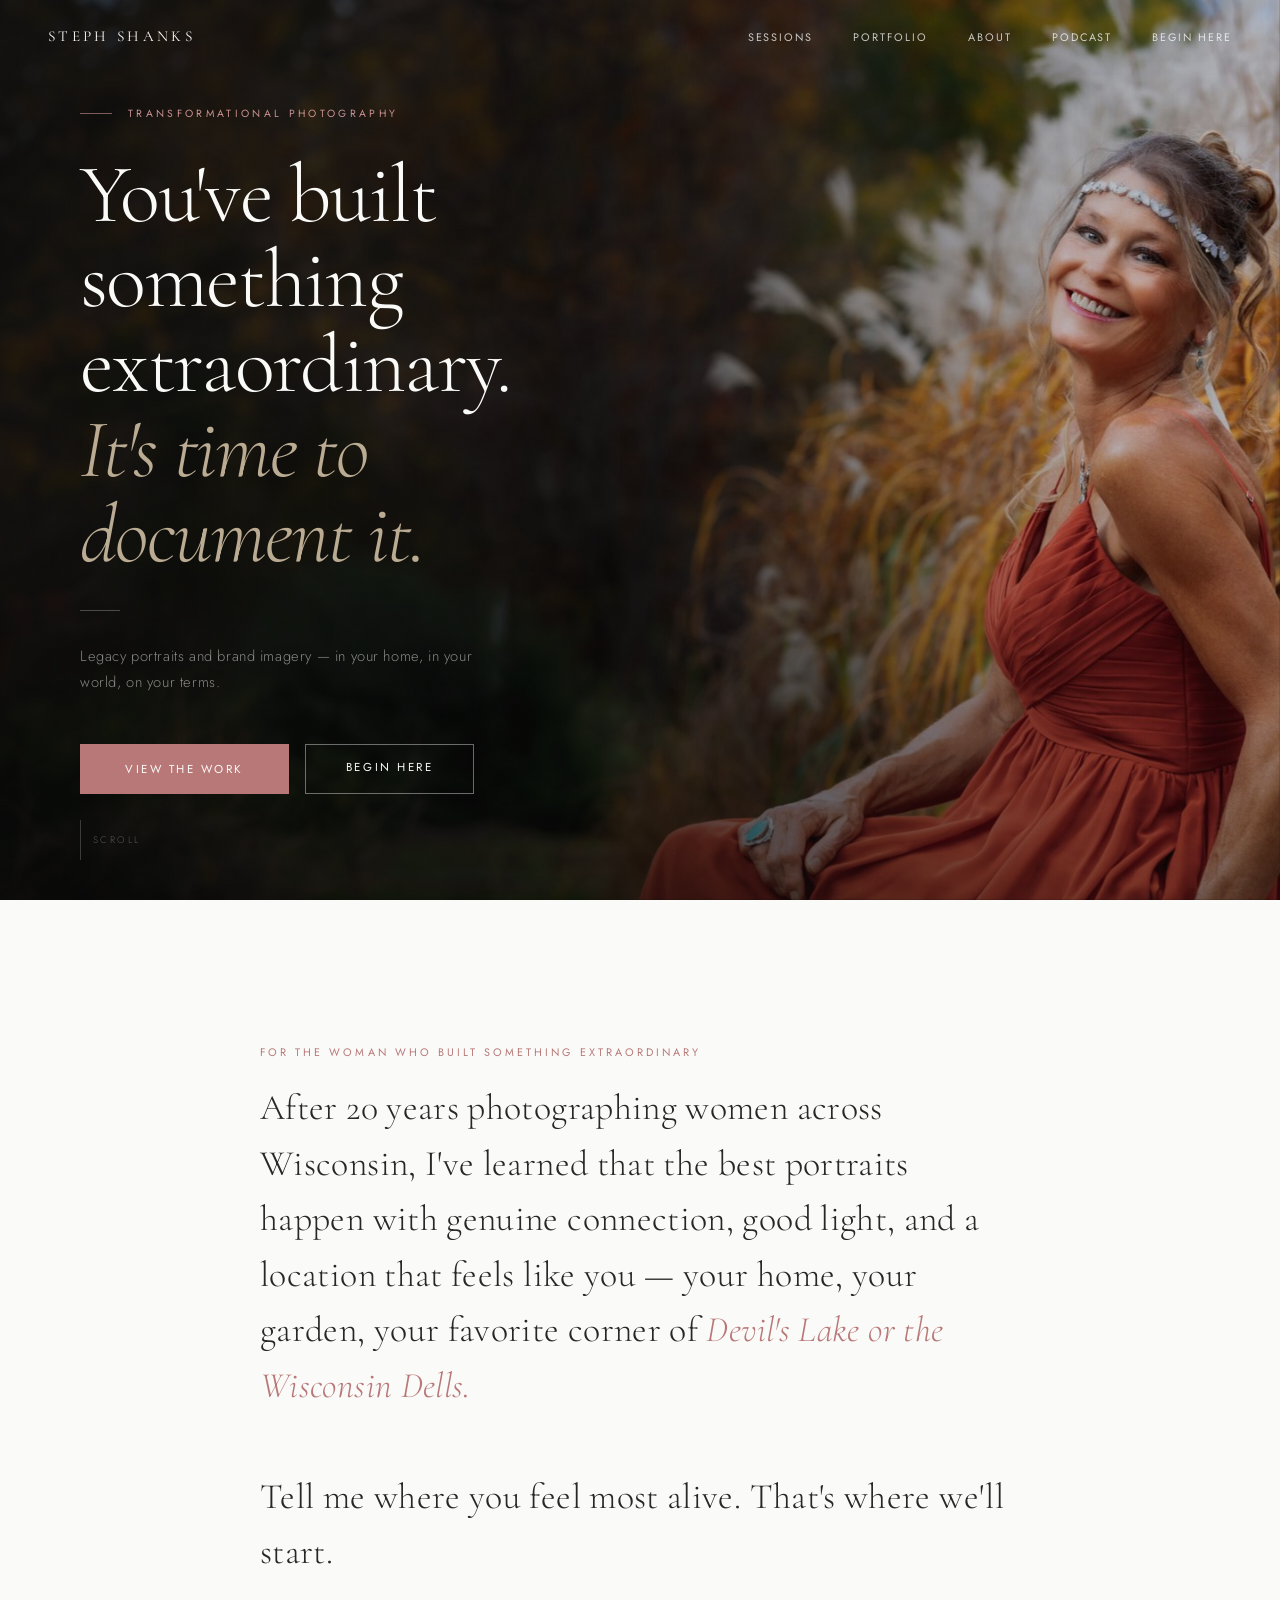
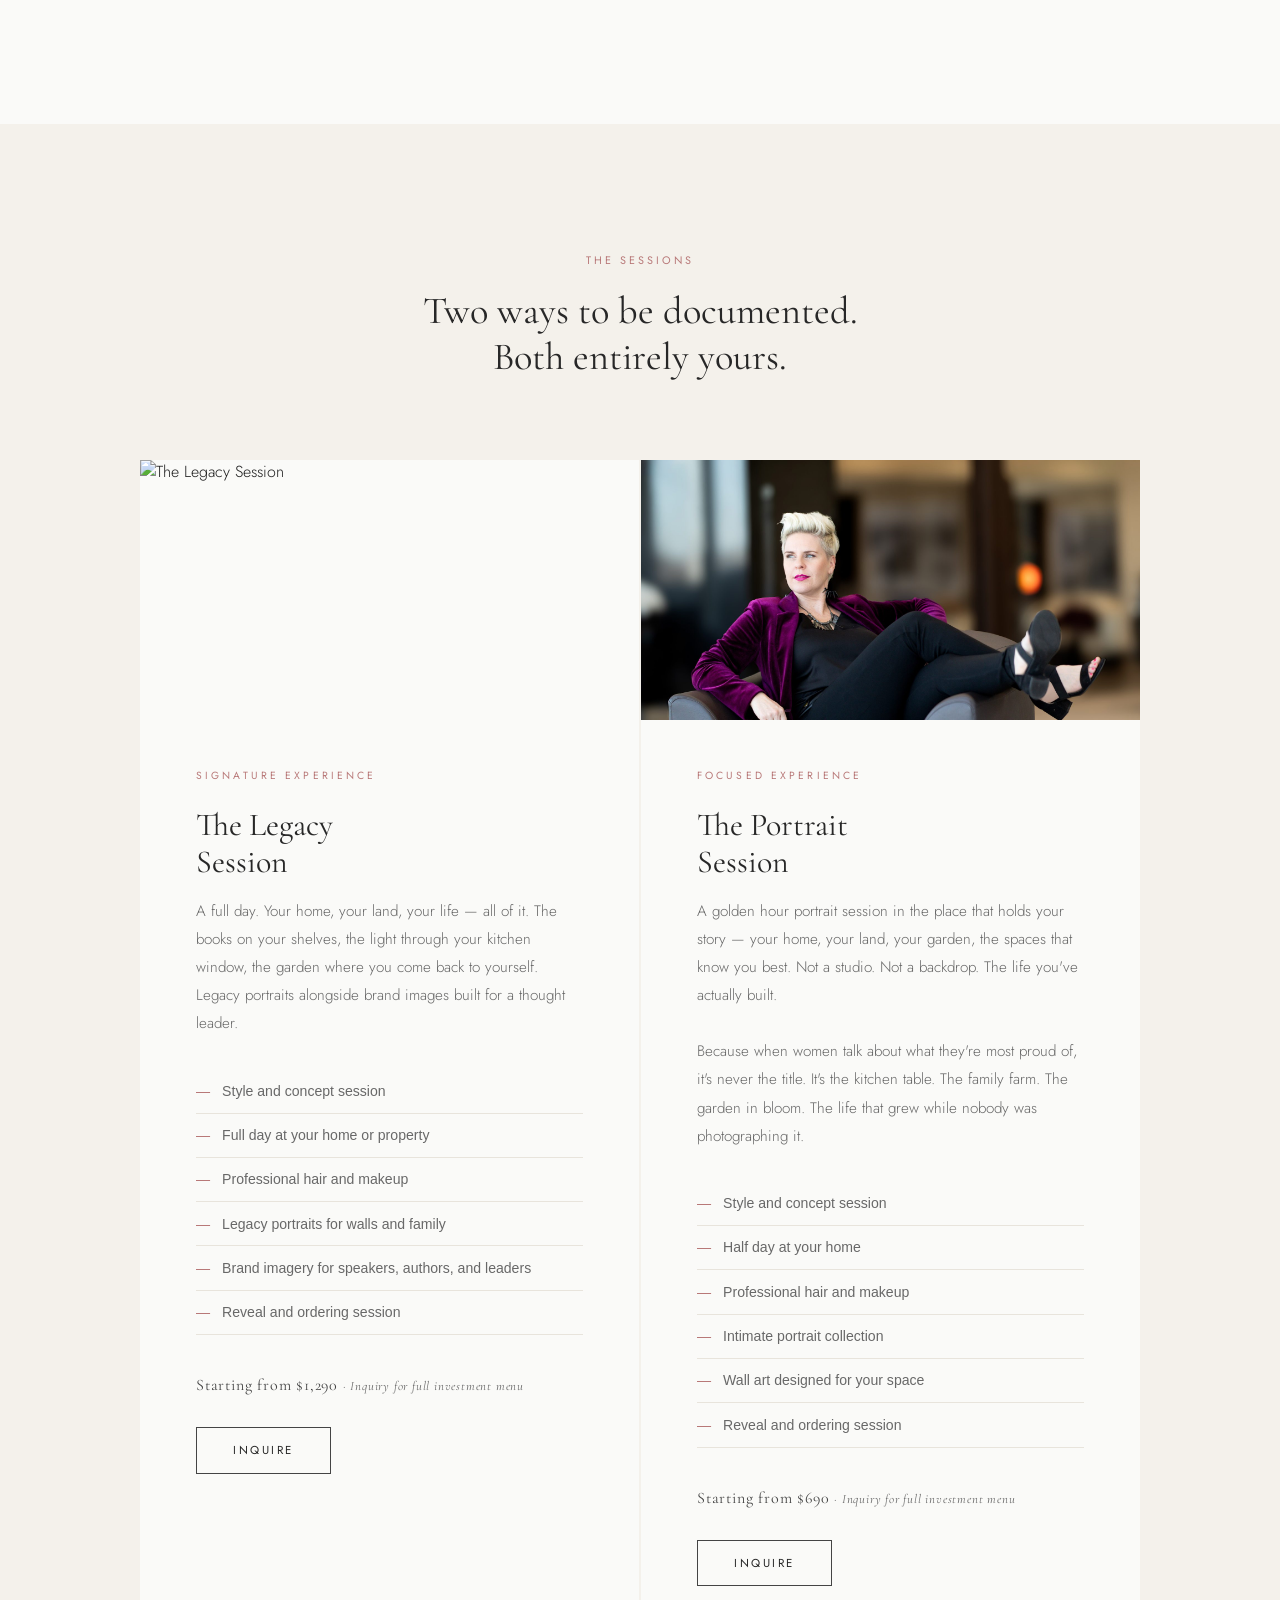
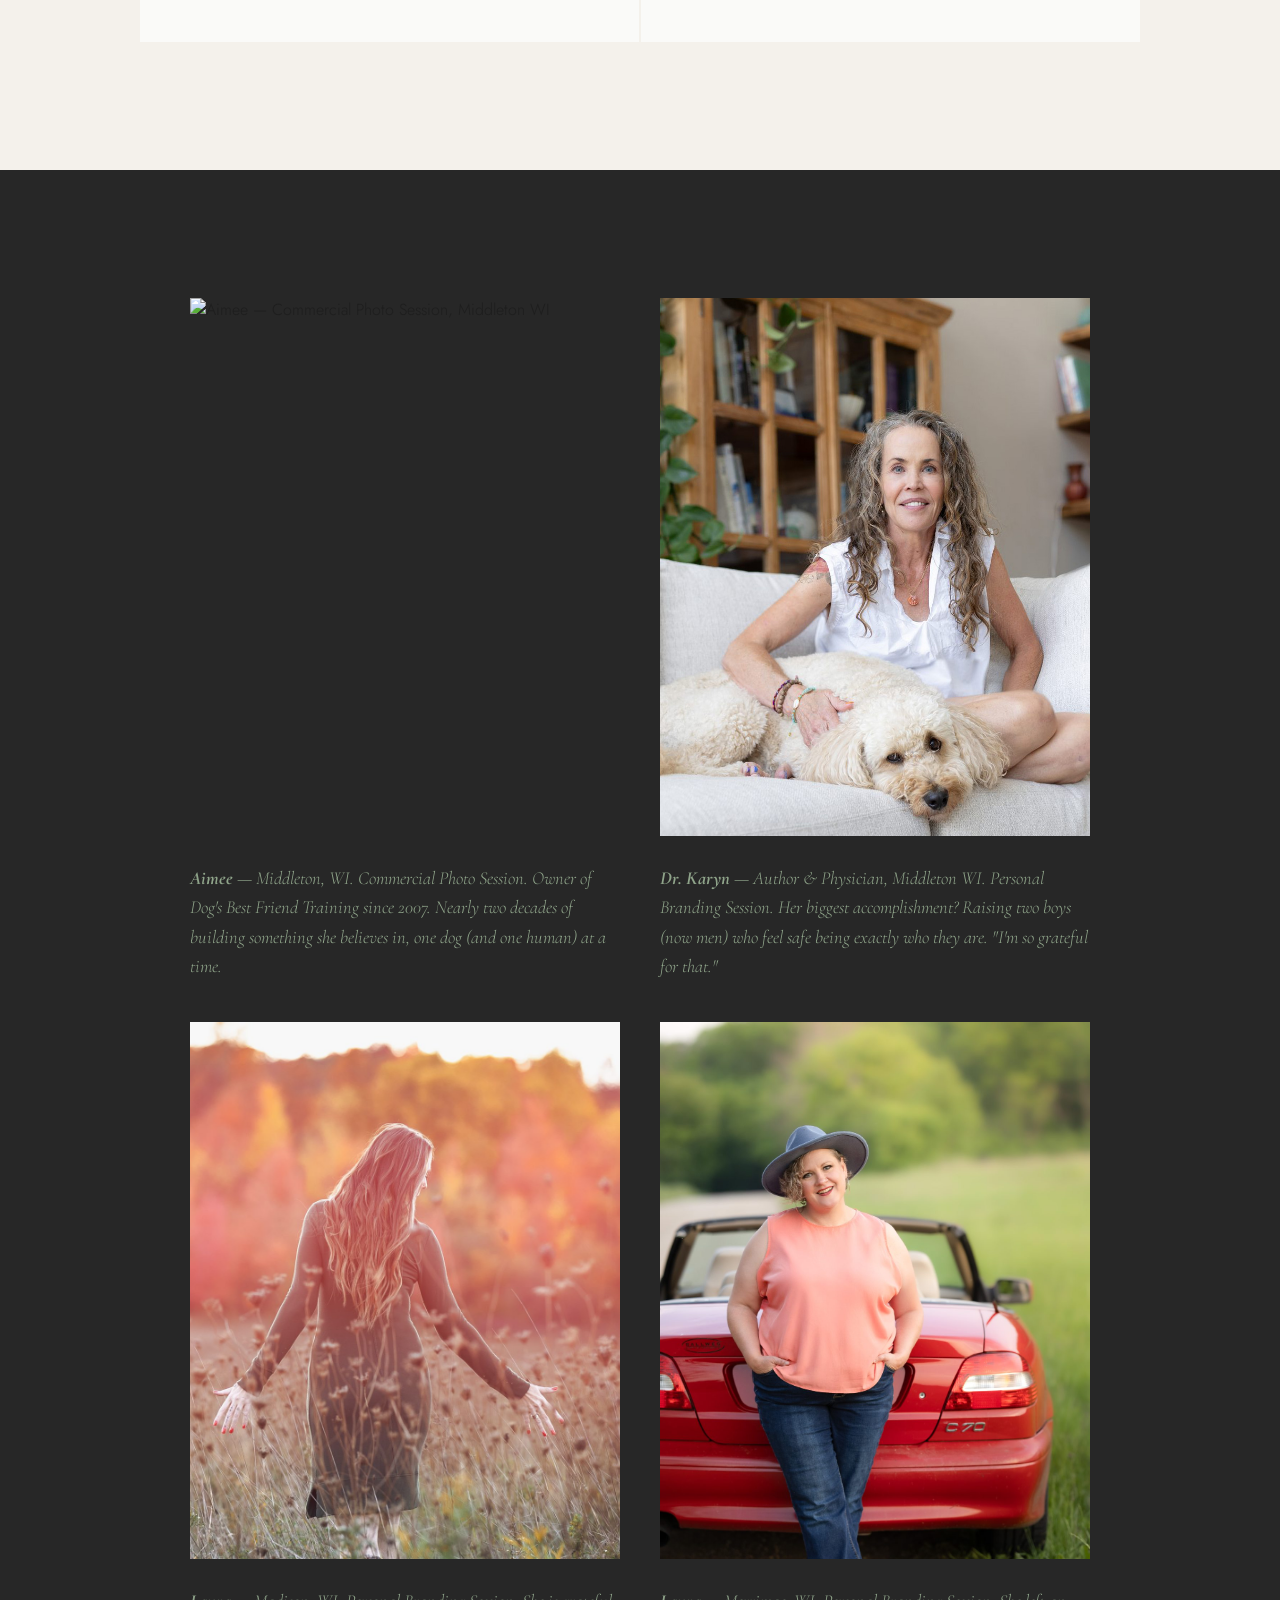
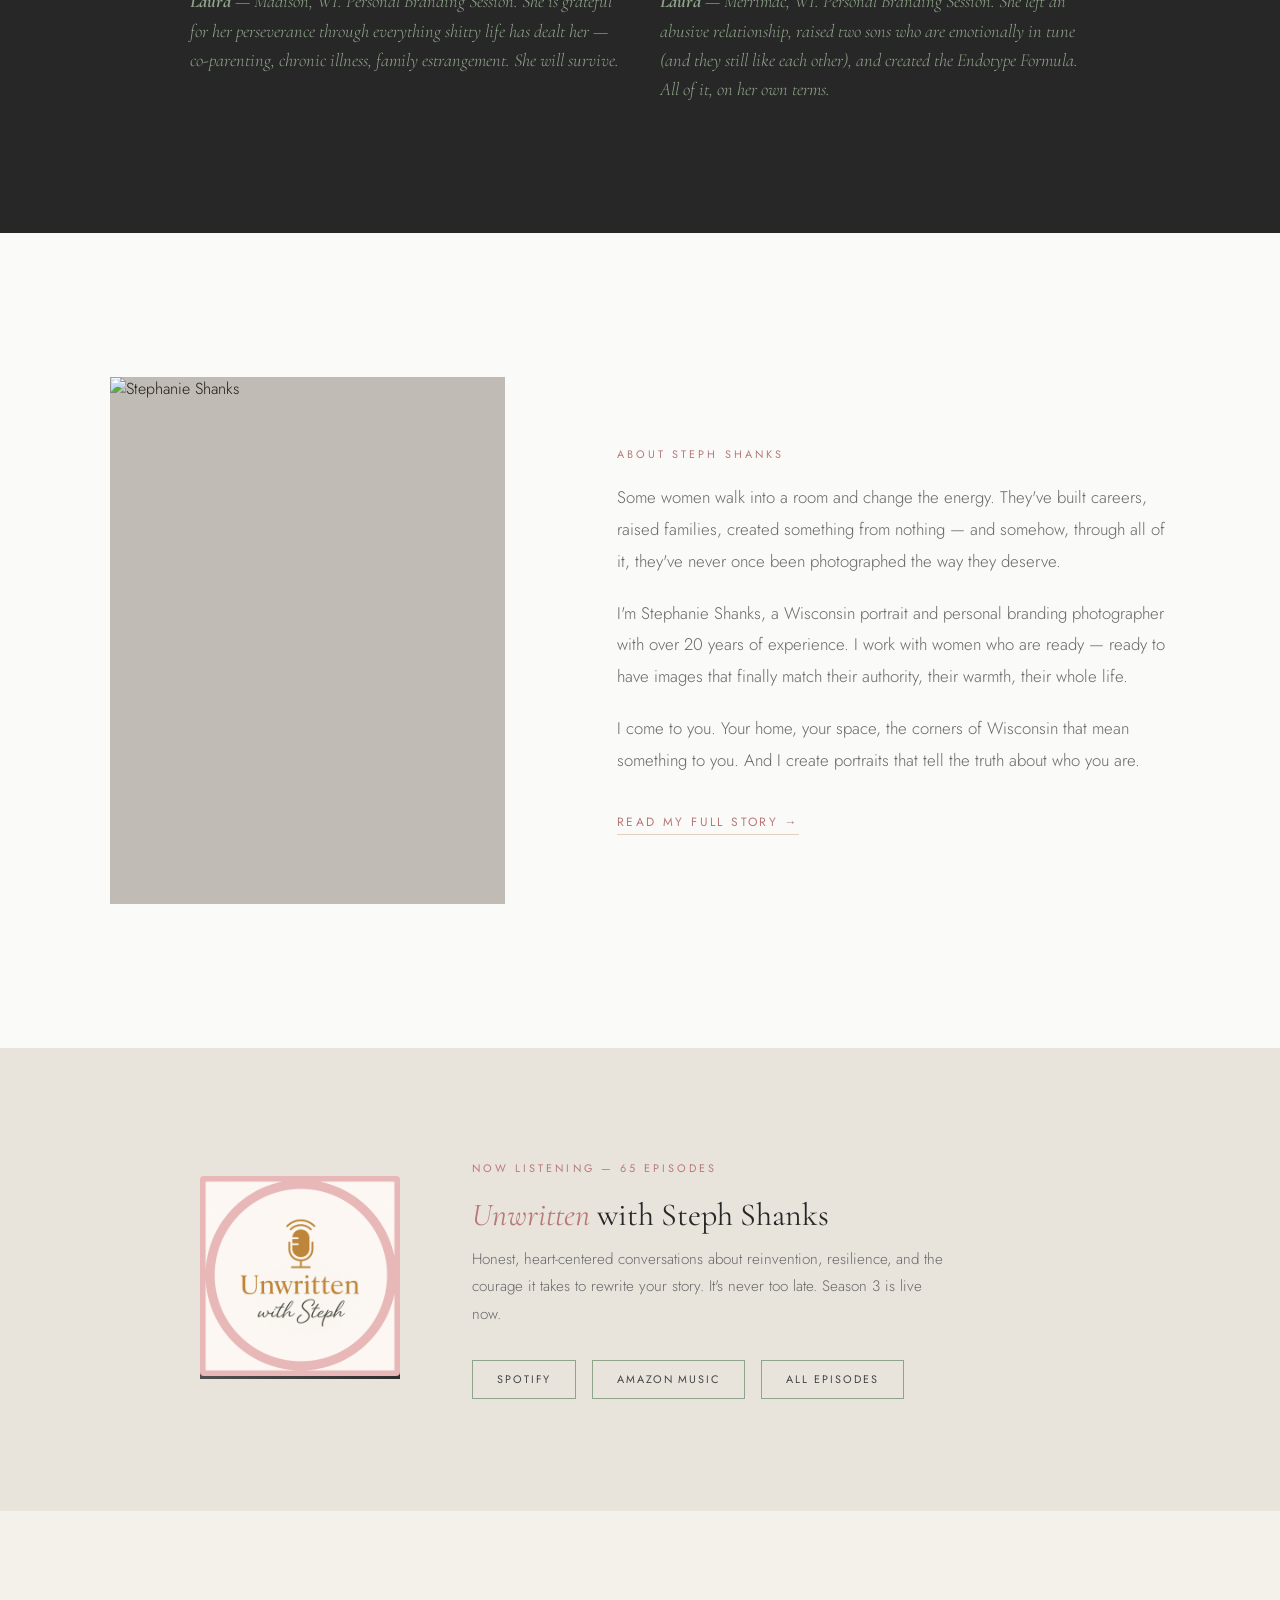
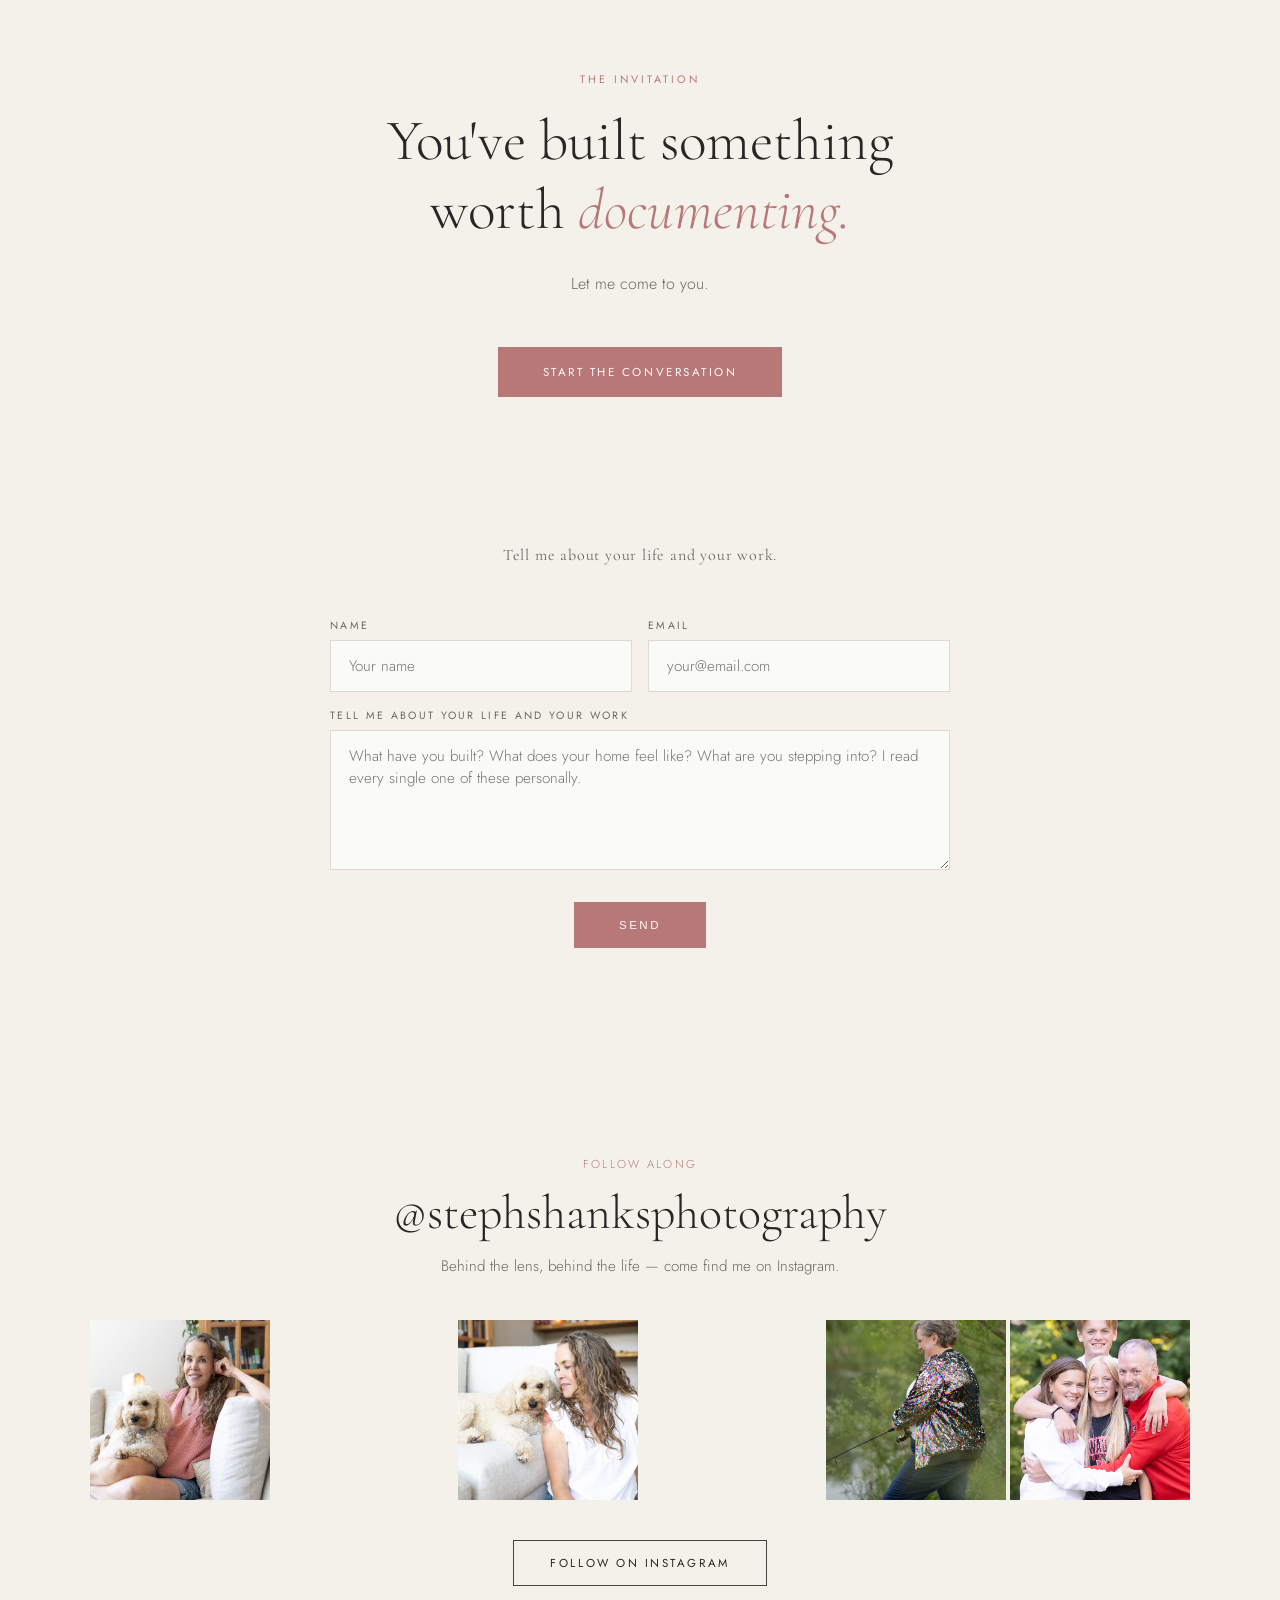
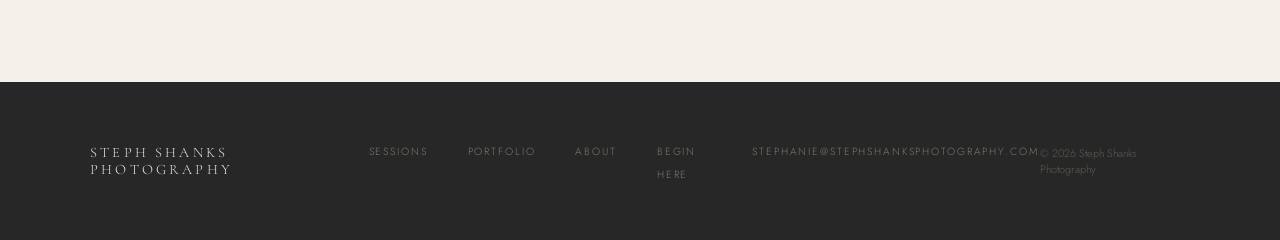
==== commit 48fe92bb: "updates" ====
--- a/index.html
+++ b/index.html
@@ -28,7 +28,7 @@
     "priceRange": "$$$$",
     "serviceType": ["Legacy Portrait Photography", "Brand Photography", "In-Home Photography"],
     "areaServed": "United States",
-    "sameAs": ["https://instagram.com/stephshanks"]
+    "sameAs": ["https://instagram.com/stephshanksphotography"]
   }
   </script>
 
@@ -1298,7 +1298,7 @@
   <section class="instagram-section">
     <div class="instagram-header">
       <p class="instagram-eyebrow">Follow Along</p>
-      <h2 class="instagram-title">@stephshanks</h2>
+      <h2 class="instagram-title">@stephshanksphotography</h2>
       <p class="instagram-sub">Behind the lens, behind the life — come find me on Instagram.</p>
     </div>
 
@@ -1313,7 +1313,7 @@
     </div>
 
     <div style="text-align:center; margin-top:2.5rem;">
-      <a href="https://instagram.com/stephshanks" target="_blank" class="btn-outline-dark">Follow on Instagram</a>
+      <a href="https://instagram.com/stephshanksphotography" target="_blank" class="btn-outline-dark">Follow on Instagram</a>
     </div>
   </section>
 
@@ -1326,7 +1326,7 @@
         <li><a href="portfolio.html">Portfolio</a></li>
         <li><a href="about.html">About</a></li>
         <li><a href="contact.html">Begin Here</a></li>
-        <li><a href="mailto:stephanie@stephshanks.com">stephanie@stephshanks.com</a></li>
+        <li><a href="mailto:stephanie@stephshanksphotography.com">stephanie@stephshanksphotography.com</a></li>
       </ul>
       <p class="footer-copy">© 2026 Steph Shanks Photography</p>
     </div>
